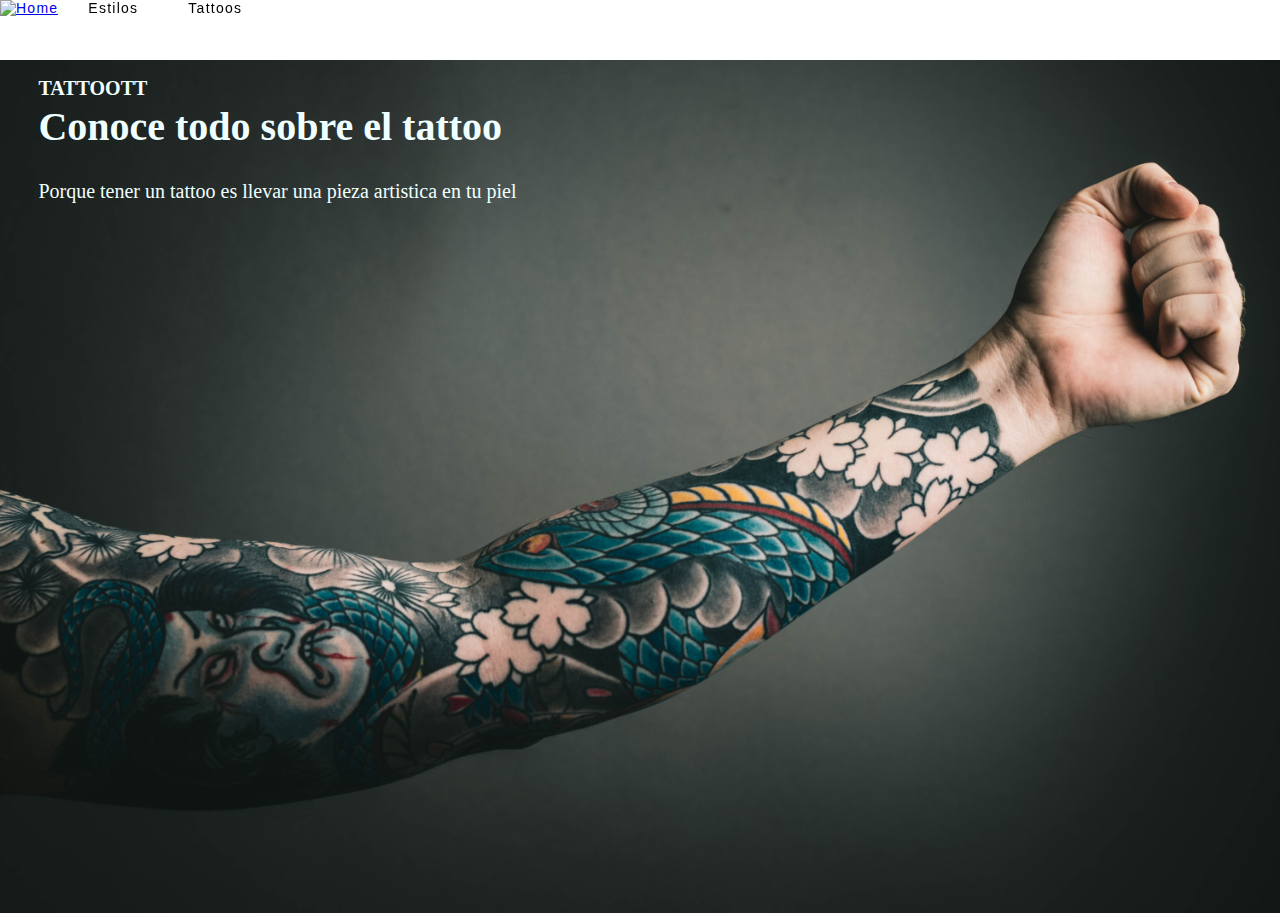
==== index.html @ ed0966af "Primer commit del trabajo" ====
<!DOCTYPE html>
<html lang="es">
<head>
    <meta charset="UTF-8">
    <meta http-equiv="X-UA-Compatible" content="IE=edge">
    <meta name="viewport" content="width=device-width, user-scalable=no,  initial-scale=1.0, max-scale=1.0, min-scale=1.0">
    <link rel="stylesheet" href="index.css">
    <script src="https://kit.fontawesome.com/7a085cca4b.js" crossorigin="anonymous"></script>
    <title>TattooTT</title>
</head>
<body>
    
 <!-- -------BARRA DE NAV--------- -->
    <header>

        <div class="barraNav">
            <nav class="navegacion">
                <ul class="lista">
                    <li>
                        <a class="home" href="index.html"><img src="imagenes/Home2.png" alt="Home"></a>
                    </li>
                    <li>
                        <a class="btn estilos" href="estilos.html">Estilos
                        </a>
                    </li>
                    <li>
                        <a class="btn tattoos" href="tattoos.html">Tattoos</a>
                    </li>
                </ul>
            
<!-- 
                <div class="iconoLupa" id="ctn-icon-search">
                    <i class="fa-solid fa-magnifying-glass" id="icon-search"></i>
                </div> -->
                <!-- agrego id para llamarlos por js -->
            </nav>
        </div>

    </header>

    <!-- <div class="ctn-barraBuscar" id="ctn-bars-search">
        <input type="text" id="inputSearch" placeholder="Buscar">
    </div>

    <ul class="box-search" id="boxSearch">
        <li>
            <a href="#"><i class="fa-solid fa-magnifying-glass"></i>Estilos</a>
        </li>
        <li>
            <a href="#"><i class="fa-solid fa-magnifying-glass"></i>Tradicional</a>
        </li>
        <li>
            <a href="#"><i class="fa-solid fa-magnifying-glass"></i>Blackwork</a>
        </li>
        <li>
            <a href="#"><i class="fa-solid fa-magnifying-glass"></i>Ornamental</a>
        </li>
    </ul> -->


<!-- -------imagen portada--------- -->

    <div class="portada">
        <section class="contenedor">
            <img src="Imagenes/tatuaje-2.jpg" alt="Cuerpo con tatuajes" width="100%">
            <h2>
                TATTOOTT
            </h2>
            <h1>
                Conoce todo sobre el tattoo
            </h1>
            <p>
                Porque tener un tattoo es llevar una pieza artistica en tu piel
            </p>
    </section>  
    </div>

    <script src="script.js"></script>
</body>
</html>
---- index.css ----
* {
    margin: 0;
    padding: 0;
}

body {
    /* background-color: antiquewhite; */
    box-sizing: border-box;
    width: 100%;
}

/* -------Navegacion--------- */

header {
    position: fixed;
    top: 0;
    left: 0;
    width: 100%;
    height: 50px;
    z-index: 2;
    background: white;
    /* background-color: brown; */
}

.barraNav {
    /* background-color: brown; */
    display: flex;
    justify-content: space-between;
    max-width: 1280px;
    margin: 0px;
    position: relative;
}

.navegacion {
    /* background-color: aquamarine; */
    display: flex;
    /* justify-content: space-between; */
    align-items: center;
    height: 100%;

}

.lista {
    /* background-color: chartreuse; */
    display: flex;
    justify-content: flex-start;
    list-style-type: none;
    align-items: center;
    margin: 0px;
    height: 100%;
}

.lista li {
    display: list-item;
    font-family:Arial, Helvetica, sans-serif;
    font-size: 14px;
    font-weight: medium;
    letter-spacing: 1.25px;
    white-space: normal;
}

.btn {
    position: relative;
    text-decoration: none;
    cursor: pointer;
    padding: 15px 25px;
    color: black;
}

.btn::after {
    content: "";
    position:absolute;
    width: 100%;
    height: 2px;
    left: 0;
    bottom: 0;
    background-color: black;
}

.estilos::after {
    transform:scale(0, 1);
    transition: transform 0.3s ease;
}

.estilos:hover::after {
    transform: scale(1, 1);
}

.tattoos::after {
    transform:scale(0, 1);
    transition: transform 0.3s ease;
}

.tattoos:hover::after {
    transform: scale(1, 1);
}

.home {
    /* background-color: blue; */
   margin-right: 5px;
}

.lista a.focus {
    border: 2px solid var(--grisOscuro);
}

/* -------Buscador--------- */

.iconoLupa {
    /* background-color: red; */
    display: flex;
    position: absolute;
    width: 20px;
    height: 100%;
    justify-content: center;
    align-items:center;
    margin:100%;

}

.iconoLupa i{
    font-size: 15px;
    color: darkslategrey;
    cursor: pointer;
    padding: 15px 25px;
}

.ctn-barraBuscar {
    position: fixed;
    /* position fixed para q quede fija */
    top: 80px;
    width: 100%;
    background: white;
    padding: 20px;
    z-index: 10;
    /* el z index hace q el buscador este por encima de todo */
}

.ctn-barraBuscar input {
    /* display: block; */
    width: 1280px;
    margin: 0px;
    padding: 10px;
    font-size: 18px;
    outline: 0; 
    /* el outline es para q no se marque con un recuadro negro la barra buscadora cunado aprieto para escribir */
}

.box-search {
    position: fixed;
    margin: 0px;
    top: 165px;
    width: 1280px;
    background: white;
    z-index: 9;
    list-style-type: none;
}

.box-search li a{
    display: block;
    /* hago display block para que cada a se vea como un bloque, cada una con su margen */
    width: 1280px;
    color: darkslategray;
    padding: 10px;
    text-decoration: none;

}

.box-search li a i{
    margin-right: 10px;
}

.box-search li a:hover{
    background-color: whitesmoke;
}

/* -------Imagen Protada--------- */

.contenedor {
    width: 100%;
    height: fit-content;
    position: relative;
    overflow: hidden;
    top: 60px;
}

.contenedor img {
    width: 100%;
    height: 100%;
}

.contenedor h2 {
    font-size: 20px;
    position: absolute;
    top: 2%;
    left: 3%;
    color: azure;

}

.contenedor h1 {
    font-size: 40px;
    position: absolute;
    top: 5%;
    left: 3%;
    color: azure;
}

.contenedor p {
    font-size: 20px;
    position: absolute;
    top: 14%;
    left: 3%;
    color: azure;
}

/* -------Sector media queries--------- */

@media (max-width:1080){
    .imagen {
        grid-template-columns: 1fr;
        grid-gap: 40px;
    }

}
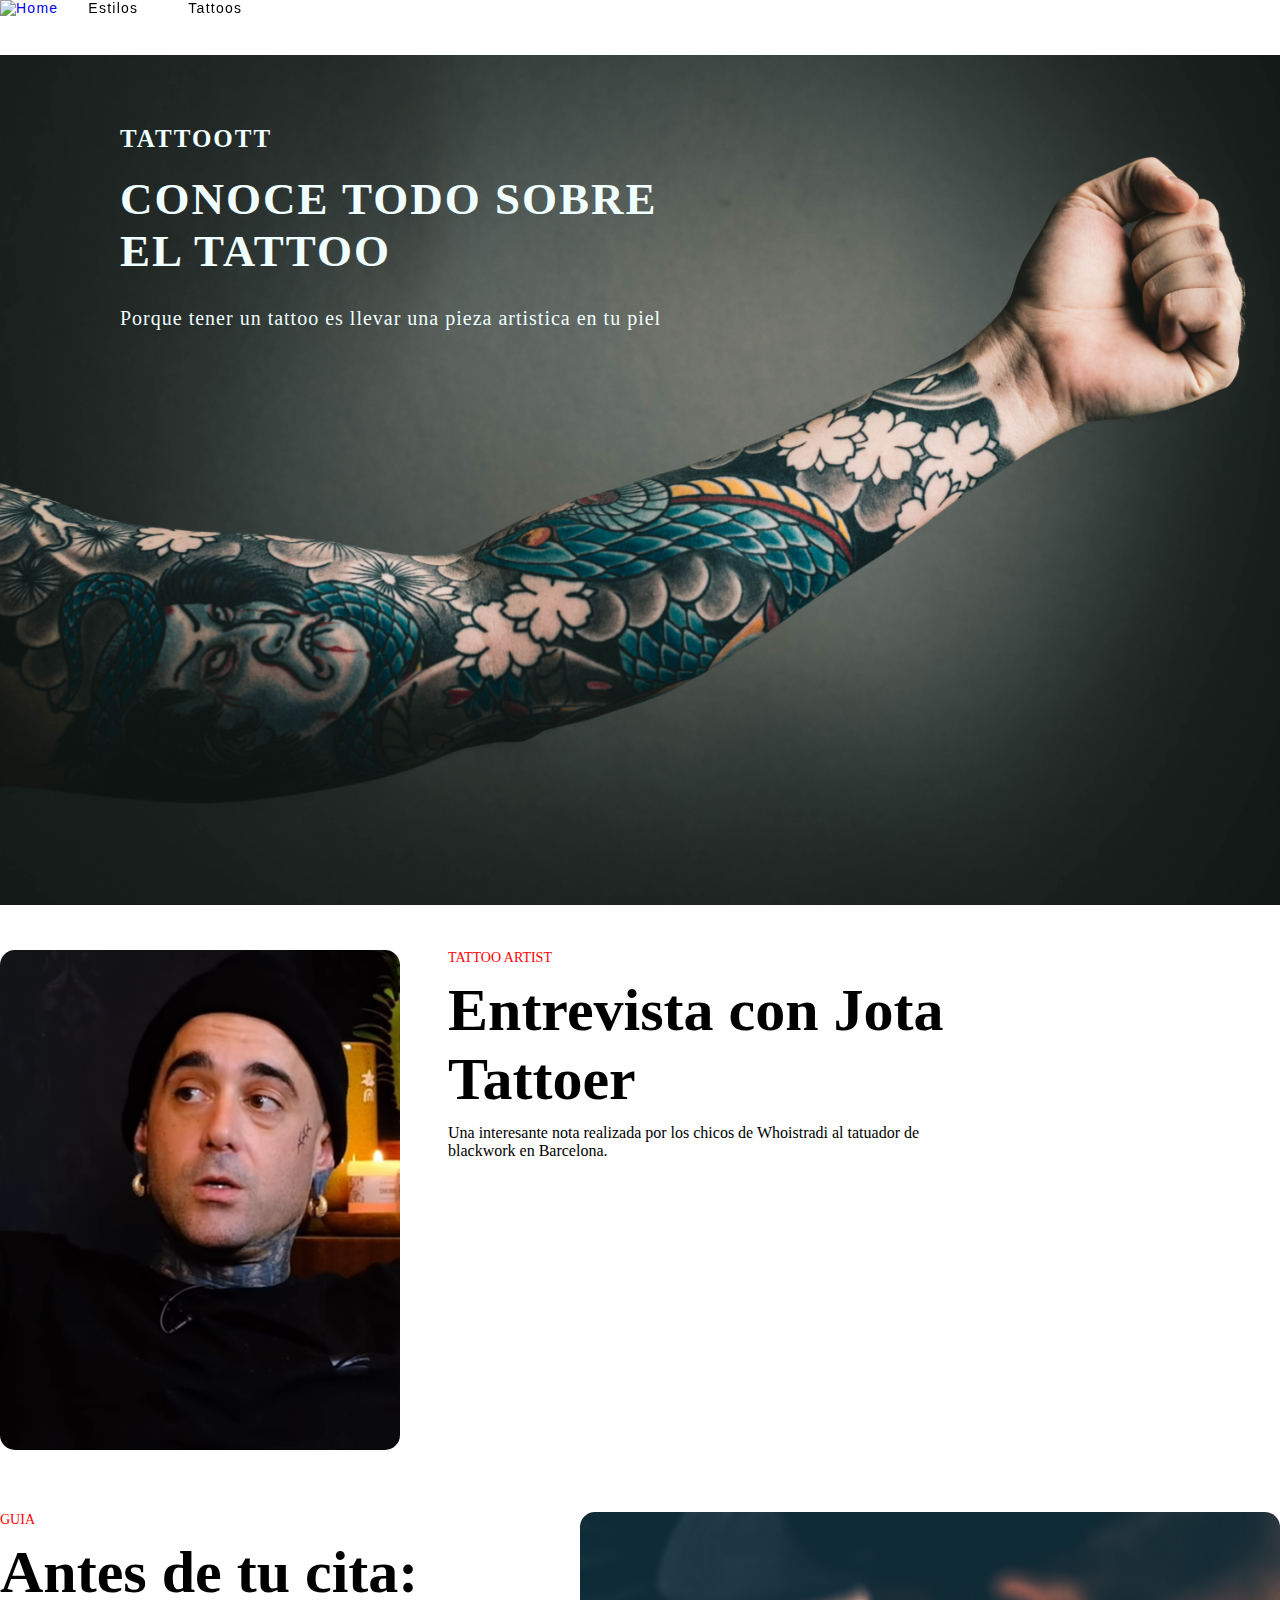
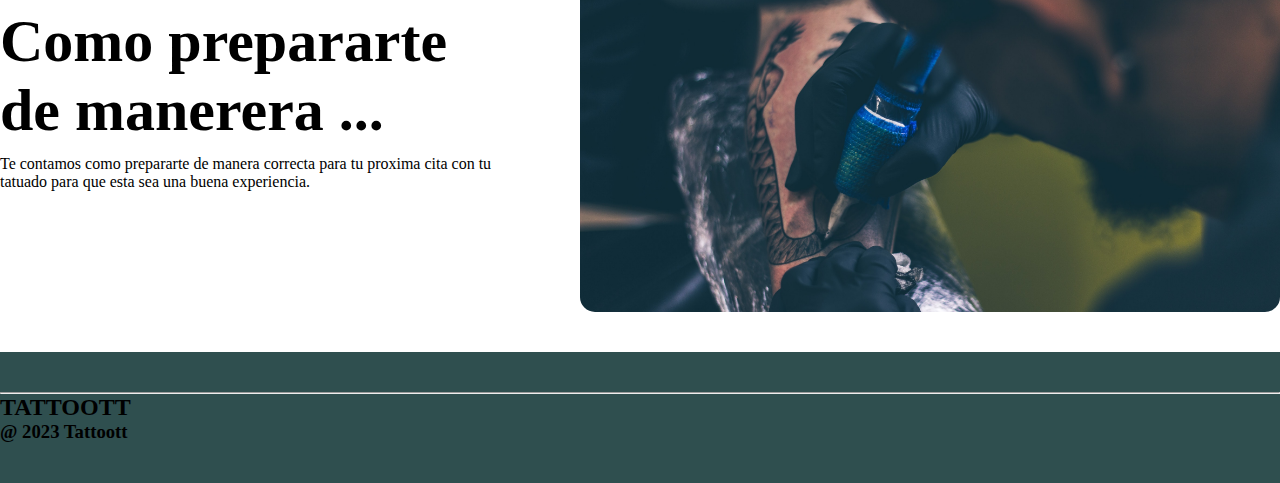
==== commit 28dad0c1: "cuerpo y pie de pagina" ====
--- a/index.html
+++ b/index.html
@@ -11,69 +11,137 @@
 <body>
     
  <!-- -------BARRA DE NAV--------- -->
-    <header>
+        <header>
 
-        <div class="barraNav">
-            <nav class="navegacion">
-                <ul class="lista">
-                    <li>
-                        <a class="home" href="index.html"><img src="imagenes/Home2.png" alt="Home"></a>
-                    </li>
-                    <li>
-                        <a class="btn estilos" href="estilos.html">Estilos
-                        </a>
-                    </li>
-                    <li>
-                        <a class="btn tattoos" href="tattoos.html">Tattoos</a>
-                    </li>
-                </ul>
-            
-<!-- 
-                <div class="iconoLupa" id="ctn-icon-search">
-                    <i class="fa-solid fa-magnifying-glass" id="icon-search"></i>
-                </div> -->
-                <!-- agrego id para llamarlos por js -->
-            </nav>
+            <div class="barraNav">
+                <nav class="navegacion">
+                    <ul class="lista">
+                        <li>
+                            <a class="home" href="index.html"><img src="imagenes/Home2.png" alt="Home"></a>
+                        </li>
+                        <li>
+                            <a class="btn estilos" href="estilos.html">Estilos
+                            </a>
+                        </li>
+                        <li>
+                            <a class="btn tattoos" href="tattoos.html">Tattoos</a>
+                        </li>
+                    </ul>
+                
+                    <!-- 
+                    <div class="iconoLupa" id="ctn-icon-search">
+                        <i class="fa-solid fa-magnifying-glass" id="icon-search"></i>
+                    </div> -->
+                    <!-- agrego id para llamarlos por js -->
+                </nav>
+            </div>
+
+            <div id="icon-menu">
+                <i class="fa-solid fa-bars"></i>
+
+            </div>
+
+        </header>
+
+        <!-- <div class="ctn-barraBuscar" id="ctn-bars-search">
+            <input type="text" id="inputSearch" placeholder="Buscar">
         </div>
 
-    </header>
-
-    <!-- <div class="ctn-barraBuscar" id="ctn-bars-search">
-        <input type="text" id="inputSearch" placeholder="Buscar">
-    </div>
-
-    <ul class="box-search" id="boxSearch">
-        <li>
-            <a href="#"><i class="fa-solid fa-magnifying-glass"></i>Estilos</a>
-        </li>
-        <li>
-            <a href="#"><i class="fa-solid fa-magnifying-glass"></i>Tradicional</a>
-        </li>
-        <li>
-            <a href="#"><i class="fa-solid fa-magnifying-glass"></i>Blackwork</a>
-        </li>
-        <li>
-            <a href="#"><i class="fa-solid fa-magnifying-glass"></i>Ornamental</a>
-        </li>
-    </ul> -->
+        <ul class="box-search" id="boxSearch">
+            <li>
+                <a href="#"><i class="fa-solid fa-magnifying-glass"></i>Estilos</a>
+            </li>
+            <li>
+                <a href="#"><i class="fa-solid fa-magnifying-glass"></i>Tradicional</a>
+            </li>
+            <li>
+                <a href="#"><i class="fa-solid fa-magnifying-glass"></i>Blackwork</a>
+            </li>
+            <li>
+                <a href="#"><i class="fa-solid fa-magnifying-glass"></i>Ornamental</a>
+            </li>
+        </ul> -->
 
 
-<!-- -------imagen portada--------- -->
+    <!-- -------imagen portada--------- -->
 
-    <div class="portada">
-        <section class="contenedor">
-            <img src="Imagenes/tatuaje-2.jpg" alt="Cuerpo con tatuajes" width="100%">
-            <h2>
-                TATTOOTT
-            </h2>
-            <h1>
-                Conoce todo sobre el tattoo
-            </h1>
-            <p>
-                Porque tener un tattoo es llevar una pieza artistica en tu piel
-            </p>
-    </section>  
-    </div>
+        <div class="portada">
+                <img class="imgPortada" src="Imagenes/tatuaje-2.jpg" alt="Cuerpo con tatuajes" width="100%">
+                <div class="contenedorInfo">
+                    <h2>
+                        TATTOOTT
+                    </h2>
+                    <h1>
+                        CONOCE TODO SOBRE EL TATTOO
+                    </h1>
+                    <p>
+                        Porque tener un tattoo es llevar una pieza artistica en tu piel
+                    </p>
+                </div>
+        </div>
+
+        <!-- -------cuerpo--------- -->  
+
+        <div class="Container-cuerpo">  
+            <div class="card1">
+                <div class="nota1">
+                    <a class="imgNota" href="card1.html"></a>
+                    <a class="notaContenido" href="card1.html">
+                        <h3 class="clase">TATTOO ARTIST</h3>
+                        <h1 class="titEntrevista">Entrevista con Jota Tattoer</h1>
+                        <p class="parEntrevista">Una interesante nota realizada por los chicos de Whoistradi al tatuador de blackwork en Barcelona.
+                        </p>
+                    </a>
+                </div>
+            </div>
+
+            <hr class="entreNota">
+
+            <div class="card2">
+                <div class="nota2">
+                    <a class="imgNota2" href="#"></a>
+                    <a class="notaContenido2" href="#">
+                        <h3 class="clase2">GUIA</h3>
+                        <h1 class="titEntrevista2">Antes de tu cita: Como prepararte de manerera ...</h1>
+                        <p class="parEntrevista2">Te contamos como prepararte de manera correcta para tu proxima cita con tu tatuado para que esta sea una buena experiencia.
+                        </p>
+                    </a>
+            </div>
+        </div>
+
+         <!-- -------pie de pagina--------- --> 
+
+        <div class="container-footer">
+            <hr>
+            <footer>
+                <div class="logo-footer">
+                    <h2>TATTOOTT</h2>
+                </div>
+
+                <div class="año">
+                    <h3>
+                        @ 2023 Tattoott 
+                    </h3>
+                </div>
+
+                <div class="redes">
+                    <a href="#"><i class="fa-brands fa-instagram"></i></a>
+                    <a href="#"><i class="fa-brands fa-pinterest"></i></a>
+                    <a href="#"><i class="fa-brands fa-youtube"></i></a>
+
+                </div>
+
+
+            </footer>
+
+         </div>
+        
+        
+
+
+    
+
+
 
     <script src="script.js"></script>
 </body>
--- a/index.css
+++ b/index.css
@@ -1,11 +1,12 @@
 * {
     margin: 0;
     padding: 0;
+    box-sizing: border-box;
+    text-decoration: none;
 }
 
 body {
     /* background-color: antiquewhite; */
-    box-sizing: border-box;
     width: 100%;
 }
 
@@ -27,8 +28,9 @@
     display: flex;
     justify-content: space-between;
     max-width: 1280px;
-    margin: 0px;
+    margin: auto;
     position: relative;
+    align-items: center;
 }
 
 .navegacion {
@@ -61,7 +63,6 @@
 
 .btn {
     position: relative;
-    text-decoration: none;
     cursor: pointer;
     padding: 15px 25px;
     color: black;
@@ -162,7 +163,6 @@
     width: 1280px;
     color: darkslategray;
     padding: 10px;
-    text-decoration: none;
 
 }
 
@@ -176,50 +176,202 @@
 
 /* -------Imagen Protada--------- */
 
-.contenedor {
-    width: 100%;
-    height: fit-content;
+.portada {
+    width: 100%;
+    height: 850px;
+    top: 55px;
+    position:relative;
+}
+
+.imgPortada {
+    background-color: antiquewhite;
+    width: 100%;
+    height: 100%;
+    position: absolute;
+}
+
+.contenedorInfo {
+    /* background-color: red; */
+    position: absolute;
+    width: 600px;
+    height: 500px;
+    top: 70px;
+    /* margin: auto; */
+    /* no me funciona el margin auto */
+    margin-left: 120px;
+}
+
+.contenedorInfo h2 {
+    font-size: 25px;
+    color: azure;
+    margin-bottom: 20px;
+    letter-spacing: 2px;
+
+}
+
+.contenedorInfo h1 {
+    font-size: 45px;
+    margin-bottom: 30px;
+    letter-spacing: 2px;
+    color: azure;
+}
+
+.contenedorInfo p {
+    font-size: 20px;
+    color: azure;
+    letter-spacing: 1px;
+}
+
+/* -------cuerpo--------- */
+
+.card1 {
+    /* background-color: red; */
+    width: 1280px;
+    top: 100px;
+
+    display: flex;
     position: relative;
-    overflow: hidden;
-    top: 60px;
-}
-
-.contenedor img {
-    width: 100%;
-    height: 100%;
-}
-
-.contenedor h2 {
+    justify-content: center;
+    align-items: center;
+    margin: auto;
+
+}
+
+.imgNota {
+    background-color: antiquewhite;
+    background-image: url(./Imagenes/jota.png);
+    height: 500px;
+    width: 400px;
+    background-position: center;
+    border-radius: 15px;
+    display: flex;
+    position: absolute;
+    left: 0%;
+    cursor: pointer;
+}
+
+.notaContenido {
+    /* background-color: aquamarine; */
+    position: absolute;
+    left: 35%;
+    top: 0%;
+    width: 500px;
+    height: 225px;
+    cursor: pointer;
+}
+
+.clase {
+    color: red;
+    font-size: 14px;
+    letter-spacing: 1.25;
+    font-weight: lighter;
+    margin-bottom: 10px;
+}
+
+.titEntrevista {
+    color: black;
+    font-size: 60px;
+    margin-bottom: 10px;
+}
+
+.parEntrevista {
+    color: black
+}
+
+.card2 {
+    background-color: red;
+    width: 1280px;
+    top: 660px;
+
+    display: flex;
+    position: relative;
+    justify-content: center;
+    align-items: center;
+    margin: auto;
+}
+
+.imgNota2 {
+    background-color: antiquewhite;
+    background-image: url(./Imagenes/guia.jpg);
+    height: 400px;
+    width: 700px;
+    background-position: center;
+    background-size: cover;
+    border-radius: 15px;
+    display: flex;
+    position: absolute;
+    right: 0%;
+    cursor: pointer;
+}
+
+.notaContenido2 {
+    /* background-color: aquamarine; */
+    position: absolute;
+    left: 0%;
+    top: 0%;
+    width: 500px;
+    height: 225px;
+    cursor: pointer;
+}
+
+.clase2 {
+    color: red;
+    font-size: 14px;
+    letter-spacing: 1.25;
+    font-weight: lighter;
+    margin-bottom: 10px;
+    right: 0%;
+}
+
+.titEntrevista2 {
+    color: black;
+    font-size: 60px;
+    margin-bottom: 10px;
+}
+
+.parEntrevista2 {
+    color: black
+}
+
+.entreNota {
+    color: gray;
+    S
+}
+
+
+/* -------pie de pagina--------- */
+
+.container-footer {
+    width: 100%;
+    padding: 40px 0;
+    background: darkslategray;
+    margin-top: 1100px;
+}
+
+
+
+
+
+/* -------responsive--------- */
+S
+#icon-menu {
+    /* background-color: red; */
+    width: 50px;
+    height: 50px;
+    position: absolute;
+    right: 20px;
+    top: 5px;
     font-size: 20px;
-    position: absolute;
-    top: 2%;
-    left: 3%;
-    color: azure;
-
-}
-
-.contenedor h1 {
-    font-size: 40px;
-    position: absolute;
-    top: 5%;
-    left: 3%;
-    color: azure;
-}
-
-.contenedor p {
-    font-size: 20px;
-    position: absolute;
-    top: 14%;
-    left: 3%;
-    color: azure;
-}
-
-/* -------Sector media queries--------- */
-
-@media (max-width:1080){
-    .imagen {
-        grid-template-columns: 1fr;
-        grid-gap: 40px;
-    }
-
-}
+    cursor: pointer;
+    /* display: flex; */
+    justify-content: center;
+    align-items: center;
+    border-radius: 4px;
+    display: none;
+    
+}
+
+#icon-menu:hover {
+    background-color: whitesmoke;
+    border: 1px solid black;
+}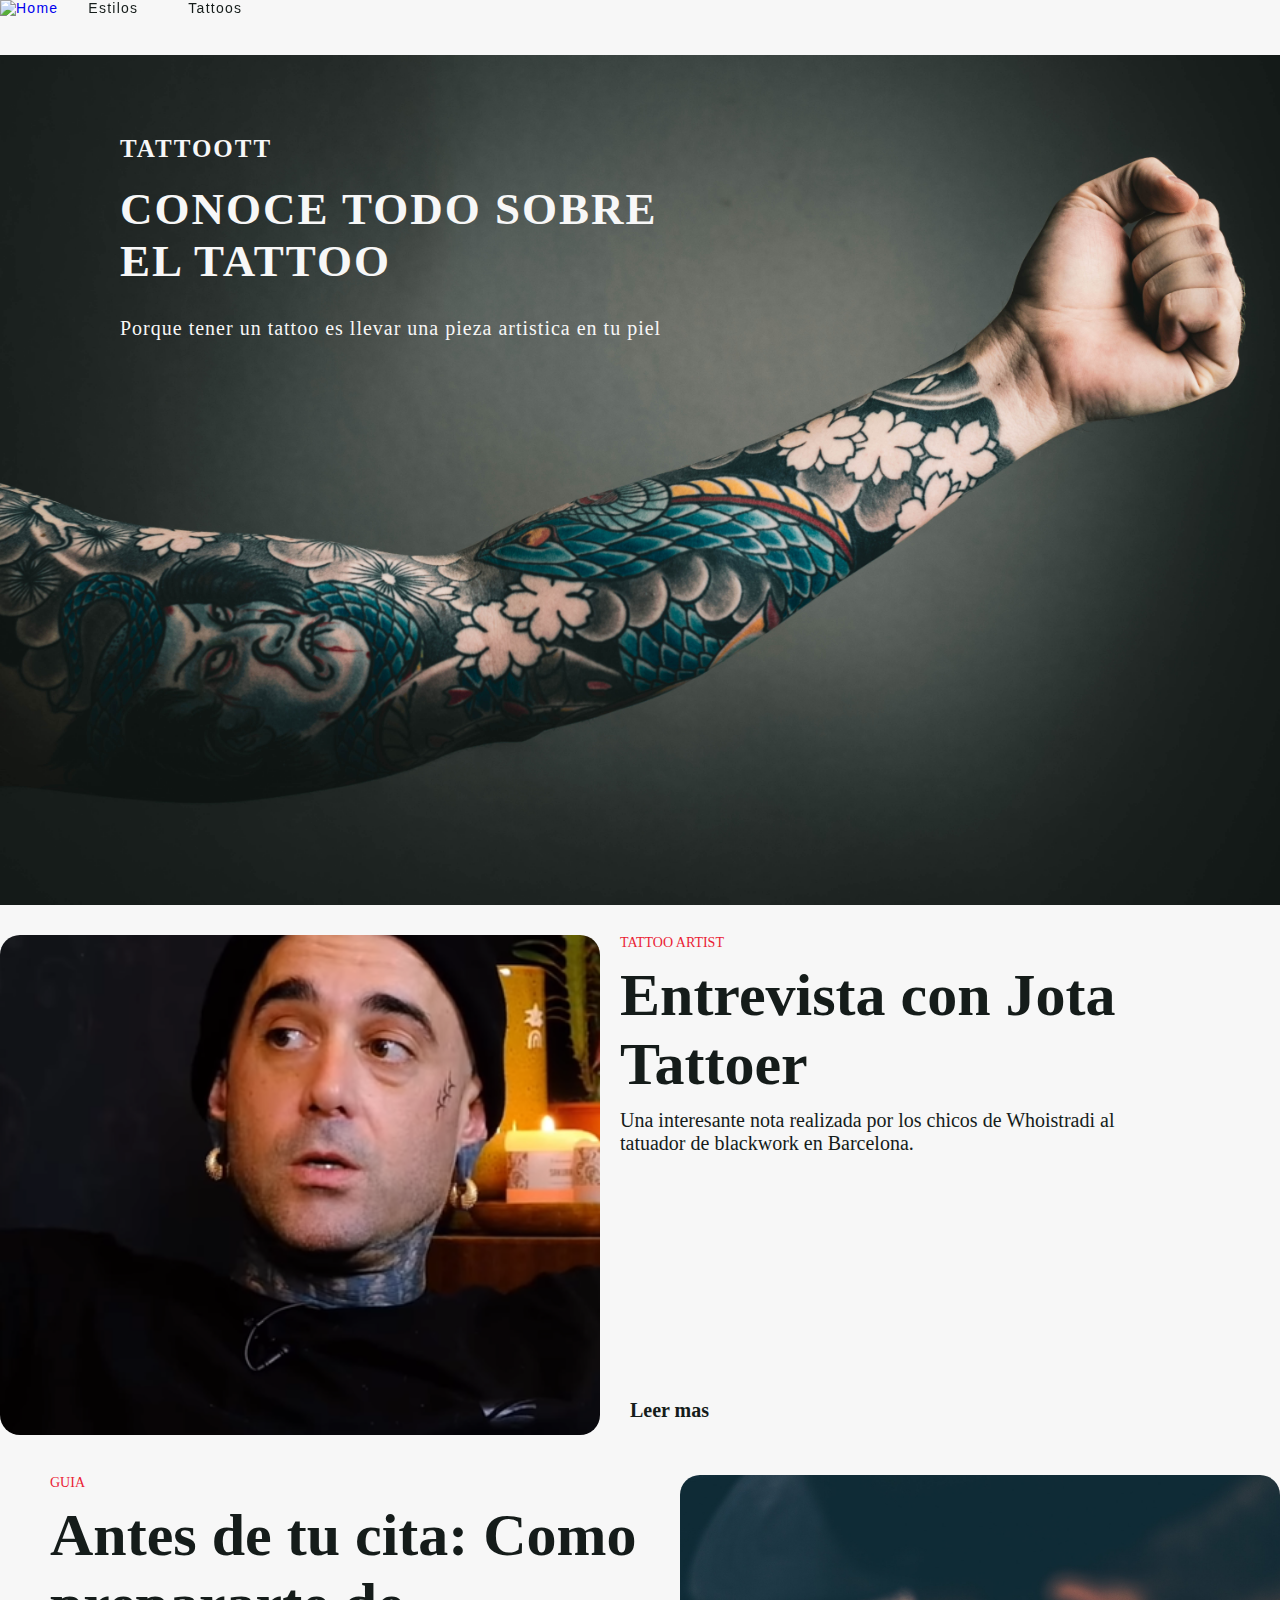
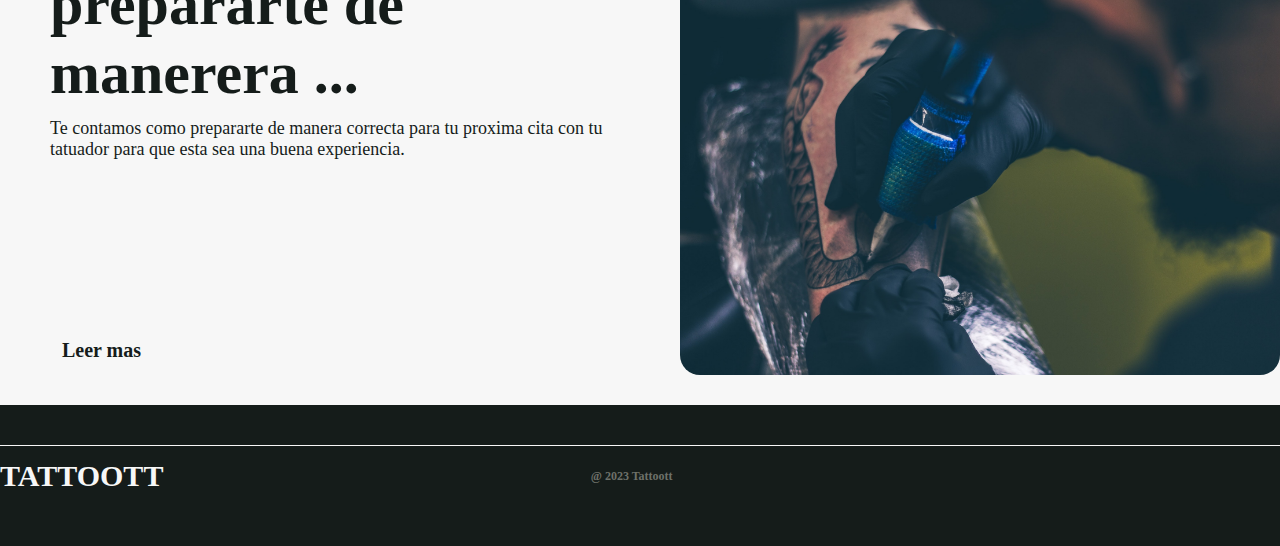
==== commit 1872f21f: "responsive design" ====
--- a/index.html
+++ b/index.html
@@ -11,37 +11,40 @@
 <body>
     
  <!-- -------BARRA DE NAV--------- -->
-        <header>
-
-            <div class="barraNav">
-                <nav class="navegacion">
-                    <ul class="lista">
-                        <li>
-                            <a class="home" href="index.html"><img src="imagenes/Home2.png" alt="Home"></a>
-                        </li>
-                        <li>
-                            <a class="btn estilos" href="estilos.html">Estilos
-                            </a>
-                        </li>
-                        <li>
-                            <a class="btn tattoos" href="tattoos.html">Tattoos</a>
-                        </li>
-                    </ul>
-                
-                    <!-- 
-                    <div class="iconoLupa" id="ctn-icon-search">
-                        <i class="fa-solid fa-magnifying-glass" id="icon-search"></i>
-                    </div> -->
-                    <!-- agrego id para llamarlos por js -->
-                </nav>
-            </div>
-
-            <div id="icon-menu">
-                <i class="fa-solid fa-bars"></i>
-
-            </div>
-
-        </header>
+       
+        <div class="header-contenido">
+            <header>
+
+                <div class="barraNav">
+                    <nav class="navegacion">
+                        <ul class="lista">
+                            <li>
+                                <a class="home" href="index.html"><img src="imagenes/Home2.png" alt="Home"></a>
+                            </li>
+                            <li>
+                                <a class="btn estilos" href="estilos.html">Estilos
+                                </a>
+                            </li>
+                            <li>
+                                <a class="btn tattoos" href="tattoos.html">Tattoos</a>
+                            </li>
+                        </ul>
+                    
+                        <!-- 
+                        <div class="iconoLupa" id="ctn-icon-search">
+                            <i class="fa-solid fa-magnifying-glass" id="icon-search"></i>
+                        </div> -->
+                        <!-- agrego id para llamarlos por js -->
+                    </nav>
+                </div>
+
+                <div id="icon-menu">
+                    <i class="fa-solid fa-bars"></i>
+
+                </div>
+
+            </header>
+        </div>
 
         <!-- <div class="ctn-barraBuscar" id="ctn-bars-search">
             <input type="text" id="inputSearch" placeholder="Buscar">
@@ -82,10 +85,62 @@
 
         <!-- -------cuerpo--------- -->  
 
-        <div class="Container-cuerpo">  
+        <div class="container-cuerpo"> 
+
             <div class="card1">
+
+                <div class="img-card1">
+                    <a href="card1.html">
+                        <img class="img-card1" src="./Imagenes/jota.png" alt="Jota Tattooer">
+                    </a>
+                </div>
+                <div class="cont-card1">
+                    <a href="card1.html">
+                        <h3 class="antetitulo-card1">TATTOO ARTIST</h3>
+                        <h1 class="tit-card1">Entrevista con Jota Tattoer</h1>
+                        <p class="parr-card1">Una interesante nota realizada por los chicos de Whoistradi al tatuador de blackwork en Barcelona.
+                        </p>
+                    </a>
+                </div>
+                <div class="logo-leerMas1">
+                    <a href="card1.html">
+                        <i class="fa-solid fa-circle-plus"></i>
+                        <h2>Leer mas</h2>
+                    </a>  
+                </div>
+
+            </div>
+
+            <div class="card2">
+
+                <div class="logo-leerMas2">
+                    <a href="#">
+                        <i class="fa-solid fa-circle-plus"></i>
+                        <h2>Leer mas</h2>
+                    </a>                   
+                </div>
+                <div class="cont-card2">
+                    <a href="#">
+                        <h3 class="antetitulo-card2">GUIA</h3>
+                        <h1 class="tit-card2">Antes de tu cita: Como prepararte de manerera ...</h1>
+                        <p class="parr-card2">Te contamos como prepararte de manera correcta para tu proxima cita con tu tatuador para que esta sea una buena experiencia.
+                        </p>
+                    </a>
+                </div>
+                <div class="img-card2">
+                    <a href="#">
+                        <img class="img-card1" src="./Imagenes/guia.jpg" alt="cliente siedo tatuado" width="900px">
+                    </a>
+                </div>
+
+            </div>
+
+        </div> 
+
+           <!-- <div class="card1">
                 <div class="nota1">
-                    <a class="imgNota" href="card1.html"></a>
+                    <a class="imgNota" href="card1.html">
+                    </a>
                     <a class="notaContenido" href="card1.html">
                         <h3 class="clase">TATTOO ARTIST</h3>
                         <h1 class="titEntrevista">Entrevista con Jota Tattoer</h1>
@@ -93,6 +148,7 @@
                         </p>
                     </a>
                 </div>
+                
             </div>
 
             <hr class="entreNota">
@@ -106,8 +162,9 @@
                         <p class="parEntrevista2">Te contamos como prepararte de manera correcta para tu proxima cita con tu tatuado para que esta sea una buena experiencia.
                         </p>
                     </a>
-            </div>
-        </div>
+                </div>
+            </div> -->
+         
 
          <!-- -------pie de pagina--------- --> 
 
@@ -124,16 +181,15 @@
                     </h3>
                 </div>
 
-                <div class="redes">
-                    <a href="#"><i class="fa-brands fa-instagram"></i></a>
-                    <a href="#"><i class="fa-brands fa-pinterest"></i></a>
-                    <a href="#"><i class="fa-brands fa-youtube"></i></a>
-
-                </div>
-
+                <div class="redes-footer">
+                    <a class="icono-redes-footer" href="#"><i class="fa-brands fa-instagram"></i></a>
+                    <a class="icono-redes-footer" href="#"><i class="fa-brands fa-pinterest"></i></a>
+                    <a class="icono-redes-footer" href="#"><i class="fa-brands fa-youtube"></i></a>
+
+                </div>
 
             </footer>
-
+            
          </div>
         
         
--- a/index.css
+++ b/index.css
@@ -5,21 +5,29 @@
     text-decoration: none;
 }
 
+:root {
+    --negro: #151C1A;
+    --colorado: #EA2134;
+    --blanco: #F7F7F7;
+    --gris: #6D7069;
+
+}
+
 body {
-    /* background-color: antiquewhite; */
+    background-color: var(--blanco);
     width: 100%;
 }
 
 /* -------Navegacion--------- */
 
-header {
+.header-contenido {
     position: fixed;
     top: 0;
     left: 0;
     width: 100%;
     height: 50px;
     z-index: 2;
-    background: white;
+    background: var(--blanco);
     /* background-color: brown; */
 }
 
@@ -65,7 +73,7 @@
     position: relative;
     cursor: pointer;
     padding: 15px 25px;
-    color: black;
+    color: var(--negro);
 }
 
 .btn::after {
@@ -75,7 +83,7 @@
     height: 2px;
     left: 0;
     bottom: 0;
-    background-color: black;
+    background-color: var(--negro);
 }
 
 .estilos::after {
@@ -102,7 +110,7 @@
 }
 
 .lista a.focus {
-    border: 2px solid var(--grisOscuro);
+    border: 2px solid var(--negro);
 }
 
 /* -------Buscador--------- */
@@ -121,7 +129,7 @@
 
 .iconoLupa i{
     font-size: 15px;
-    color: darkslategrey;
+    color: var(--negro);
     cursor: pointer;
     padding: 15px 25px;
 }
@@ -181,10 +189,11 @@
     height: 850px;
     top: 55px;
     position:relative;
+    background-color: var(--negro);
 }
 
 .imgPortada {
-    background-color: antiquewhite;
+    background-color: var(--gris);
     width: 100%;
     height: 100%;
     position: absolute;
@@ -195,7 +204,7 @@
     position: absolute;
     width: 600px;
     height: 500px;
-    top: 70px;
+    top: 80px;
     /* margin: auto; */
     /* no me funciona el margin auto */
     margin-left: 120px;
@@ -203,7 +212,7 @@
 
 .contenedorInfo h2 {
     font-size: 25px;
-    color: azure;
+    color: var(--blanco);
     margin-bottom: 20px;
     letter-spacing: 2px;
 
@@ -213,32 +222,192 @@
     font-size: 45px;
     margin-bottom: 30px;
     letter-spacing: 2px;
-    color: azure;
+    color: var(--blanco);
 }
 
 .contenedorInfo p {
     font-size: 20px;
-    color: azure;
+    color: var(--blanco);
     letter-spacing: 1px;
 }
 
 /* -------cuerpo--------- */
 
+.container-cuerpo {
+    /* background-color: red; */
+    width: 1280px;
+    margin: auto;
+    position: relative;
+    top: 85px;
+}
+
 .card1 {
-    /* background-color: red; */
-    width: 1280px;
-    top: 100px;
-
-    display: flex;
+    /* background-color: aquamarine; */
+    display: flex;
+    width: 100%;
+    height: 500px;
+}
+
+.img-card1 {
+    display: flex;
+    border-radius: 20px;
+    justify-content: flex-start;
+    height: 500px;
+    width: 600px;
+    object-fit: cover;
+    cursor: pointer;
+}
+
+.cont-card1 {
+    /* background-color: #F7F7F7; */
+    width: 500px;
+    height: 300px;
+    margin-left: 20px;
+    cursor: pointer;
+}
+
+.antetitulo-card1 {
+    color: var(--colorado);
+    font-size: 14px;
+    letter-spacing: 1.25;
+    font-weight: lighter;
+    margin-bottom: 10px;
+}
+
+.tit-card1 {
+    color: var(--negro);
+    font-size: 60px;
+    margin-bottom: 10px;
+}
+
+.parr-card1 {
+    color: var(--negro);
+    font-size: 20px;
+}
+
+.logo-leerMas1 {
+    /* background-color: bisque; */
+    position: absolute;
+    top: 450px;
+    margin-left: 620px;
+    cursor: pointer;
+}
+
+.logo-leerMas1 a {
+    /* background-color: #EA2134; */
+    display: flex;
+    align-items: center;
+    justify-content: center;
+    color: var(--negro);
+    height: 50px;
+}
+
+.logo-leerMas1 a i{
+    font-size: 30px;
+    margin-right: 10px;
+}
+
+.logo-leerMas1 a h2 {
+    font-size: 20px;
+}
+ 
+.card2 {
+    /* background-color: gold; */
     position: relative;
-    justify-content: center;
-    align-items: center;
+    display: flex;
+    width: 100%;
+    height: 500px;
+    margin-top: 40px;
+}
+
+.img-card2 {
+    display: flex;
+    justify-content: flex-end;
+    border-radius: 20px;
+    height: 500px;
+    width: 900px;
+    object-fit: cover;
+    cursor: pointer;  
+}
+
+.cont-card2 {
+    /* background-color: #F7F7F7; */
+    display: flex;
+    width: 880px;
+    height: 300px;
+    margin-left: 50px;
+    cursor: pointer;   
+}
+
+.antetitulo-card2 {
+    color: var(--colorado);
+    font-size: 14px;
+    letter-spacing: 1.25;
+    font-weight: lighter;
+    margin-bottom: 10px;
+}
+
+.tit-card2 {
+    color: var(--negro);
+    font-size: 60px;
+    margin-bottom: 10px;
+}
+
+.parr-card2 {
+    color: var(--negro);
+    font-size: 18px;
+}
+
+.logo-leerMas2 {
+    /* background-color: bisque; */
+    position: absolute;
+    top: 450px;
+    margin-left: 52px;
+    cursor: pointer;
+}
+
+.logo-leerMas2 a {
+    /* background-color: #EA2134; */
+    display: flex;
+    align-items: center;
+    justify-content: center;
+    color: var(--negro);
+    height: 50px;
+}
+
+.logo-leerMas2 a i {
+    font-size: 30px;
+    margin-right: 10px;
+}
+
+.logo-leerMas2 a h2 {
+    font-size: 20px;
+}
+
+
+
+/* .container-cuerpo {
+    background-color: red;
+    width: 1280px;
     margin: auto;
+    top: 5000px;
+}
+
+.card1 {
+    background-color: var(--colorado);
+    width: 1280px;
+    top: 120px;
+
+    display: flex;
+    position: relative;
+    justify-content: center;
+    align-items: center;
+    margin: auto;
 
 }
 
 .imgNota {
-    background-color: antiquewhite;
+    background-color: var(--gris);
     background-image: url(./Imagenes/jota.png);
     height: 500px;
     width: 400px;
@@ -252,16 +421,16 @@
 
 .notaContenido {
     /* background-color: aquamarine; */
-    position: absolute;
+    /* position: absolute;
     left: 35%;
-    top: 0%;
+    top: 100%;
     width: 500px;
     height: 225px;
     cursor: pointer;
 }
 
 .clase {
-    color: red;
+    color: var(--colorado);
     font-size: 14px;
     letter-spacing: 1.25;
     font-weight: lighter;
@@ -269,17 +438,27 @@
 }
 
 .titEntrevista {
-    color: black;
+    color: var(--negro);
     font-size: 60px;
     margin-bottom: 10px;
 }
 
 .parEntrevista {
-    color: black
+    color: var(--negro)
+}
+
+.entreNota{
+    width: 1280px;
+    height: 1px;
+    border: none;
+    background: var(--gris);
+    margin: auto;
+    margin-top: 10px;
+    margin-bottom: 10px;
 }
 
 .card2 {
-    background-color: red;
+    background-color: var(--colorado);
     width: 1280px;
     top: 660px;
 
@@ -291,7 +470,7 @@
 }
 
 .imgNota2 {
-    background-color: antiquewhite;
+    background-color: var(--gris);
     background-image: url(./Imagenes/guia.jpg);
     height: 400px;
     width: 700px;
@@ -304,9 +483,9 @@
     cursor: pointer;
 }
 
-.notaContenido2 {
+.notaContenido2 { */
     /* background-color: aquamarine; */
-    position: absolute;
+    /* position: absolute;
     left: 0%;
     top: 0%;
     width: 500px;
@@ -315,7 +494,7 @@
 }
 
 .clase2 {
-    color: red;
+    color: var(--colorado);
     font-size: 14px;
     letter-spacing: 1.25;
     font-weight: lighter;
@@ -324,19 +503,20 @@
 }
 
 .titEntrevista2 {
-    color: black;
+    color: var(--negro);
     font-size: 60px;
     margin-bottom: 10px;
 }
 
 .parEntrevista2 {
-    color: black
+    color: var(--negro);
 }
 
 .entreNota {
-    color: gray;
-    S
-}
+    color: var(--gris);
+    
+}  */
+
 
 
 /* -------pie de pagina--------- */
@@ -344,16 +524,64 @@
 .container-footer {
     width: 100%;
     padding: 40px 0;
-    background: darkslategray;
-    margin-top: 1100px;
-}
-
-
-
-
-
-/* -------responsive--------- */
-S
+    background: var(--negro);
+    margin-top: 115px;
+}   
+
+
+.container-footer footer {
+    max-width: 1280px;
+    margin: auto;
+    display: flex;
+    align-items: center;
+    justify-content: space-between;
+}
+
+.logo-footer {
+    text-align: start;
+    display: flex;
+    justify-content: center;
+    
+}
+
+.logo-footer h2 {
+    color: var(--blanco);
+    font-size: 30px;
+}
+
+.año h3 {
+    font-size: 12px;
+    color: var(--gris);
+}
+
+.redes-footer {
+    display: flex;
+    justify-content: center;
+}
+
+.icono-redes-footer {
+    font-size: 30px;
+    margin: 5px;
+    background: transparent;
+    width: 50px;
+    height: 50px;
+    color: var(--blanco);
+    display: flex;
+    justify-content: center;
+    align-items: center;
+    
+}
+
+.container-footer hr {
+    border: none;
+    width: 1280px;
+    height: 1px;
+    background: var(--blanco);
+    margin: auto;
+}
+
+/* -------responsive design --------- */
+
 #icon-menu {
     /* background-color: red; */
     width: 50px;
@@ -372,6 +600,150 @@
 }
 
 #icon-menu:hover {
-    background-color: whitesmoke;
-    border: 1px solid black;
-}+    background-color: var(--gris);
+    border-radius: 30px;
+}
+
+@media (max-width: 1220px) {
+    .barraNav,
+    .contenedorInfo,
+    .container-cuerpo,
+    .container-footer hr,
+    .container-footer footer {
+        max-width: 1000px;
+        padding: 0 20px;
+    }
+}
+
+@media (max-width: 1020px) {
+    .container-cuerpo
+     {
+        width: 100%;
+        margin: auto;
+    }
+}
+
+@media (max-width: 768px) {
+    .container-cuerpo
+     {
+        width: 768px;
+        height: 1900px;
+        flex-direction: column;
+        background-color: aqua;
+    }
+}
+
+@media (max-width: 768px) {
+    .card1
+     {
+        position:absolute;
+        left: 0%;
+        width: 768px;
+        height: 920px;
+        flex-direction: column;
+        background-color: gold;
+        
+    }
+}
+
+@media (max-width: 768px) {
+    .img-card1
+     {
+        position:absolute;
+        left: 2%;
+        width: 500px;
+        height: 600px;
+        flex-direction: column;
+        background-color: gold;
+        
+    }
+}
+
+@media (max-width: 768px) {
+    .cont-card1
+     {
+       background-color: #F7F7F7;
+        position: absolute;
+        width: 720px;
+        height: 250px;
+        left: 2px;
+        top: 610px;
+        cursor: pointer;
+            
+    }
+}
+
+@media (max-width: 768px) {
+    .logo-leerMas1
+     {
+         background-color: #EA2134;
+        /* position: absolute; */
+        top: 860px;
+        right: 78%;
+        cursor: pointer; 
+        width: 150px;
+        display: flex;
+        justify-content: space-between;
+        
+    }
+}
+
+@media (max-width: 768px) {
+    .logo-leerMas1 a i
+     {  
+        top: 860px;
+        font-size: 30px;
+        margin-right: 10px;
+        color: #151C1A;
+
+    }
+}
+
+
+
+@media (max-width: 768px) {
+    .card2
+     {
+        flex-direction: column;
+        width: 768px;
+        height: 920px;
+        margin-top: 950px;
+        background-color: #EA2134;
+        position: absolute;
+        left: 0%;
+    }
+}
+
+@media (max-width: 768px) {
+    .img-card2
+     {
+        position: absolute;
+        left:0px;
+        border-radius: 20px;
+        height: 500px;
+        width: 600px;
+        object-fit: cover;
+        cursor: pointer;  
+    }
+}
+
+@media (max-width: 768px) {
+    .cont-card2
+     {
+        position: absolute;
+        left:2px;
+        height: 250px;
+        width: 720px;
+        top: 600px;
+        cursor: pointer;  
+    }
+}
+
+
+
+
+
+
+
+
+
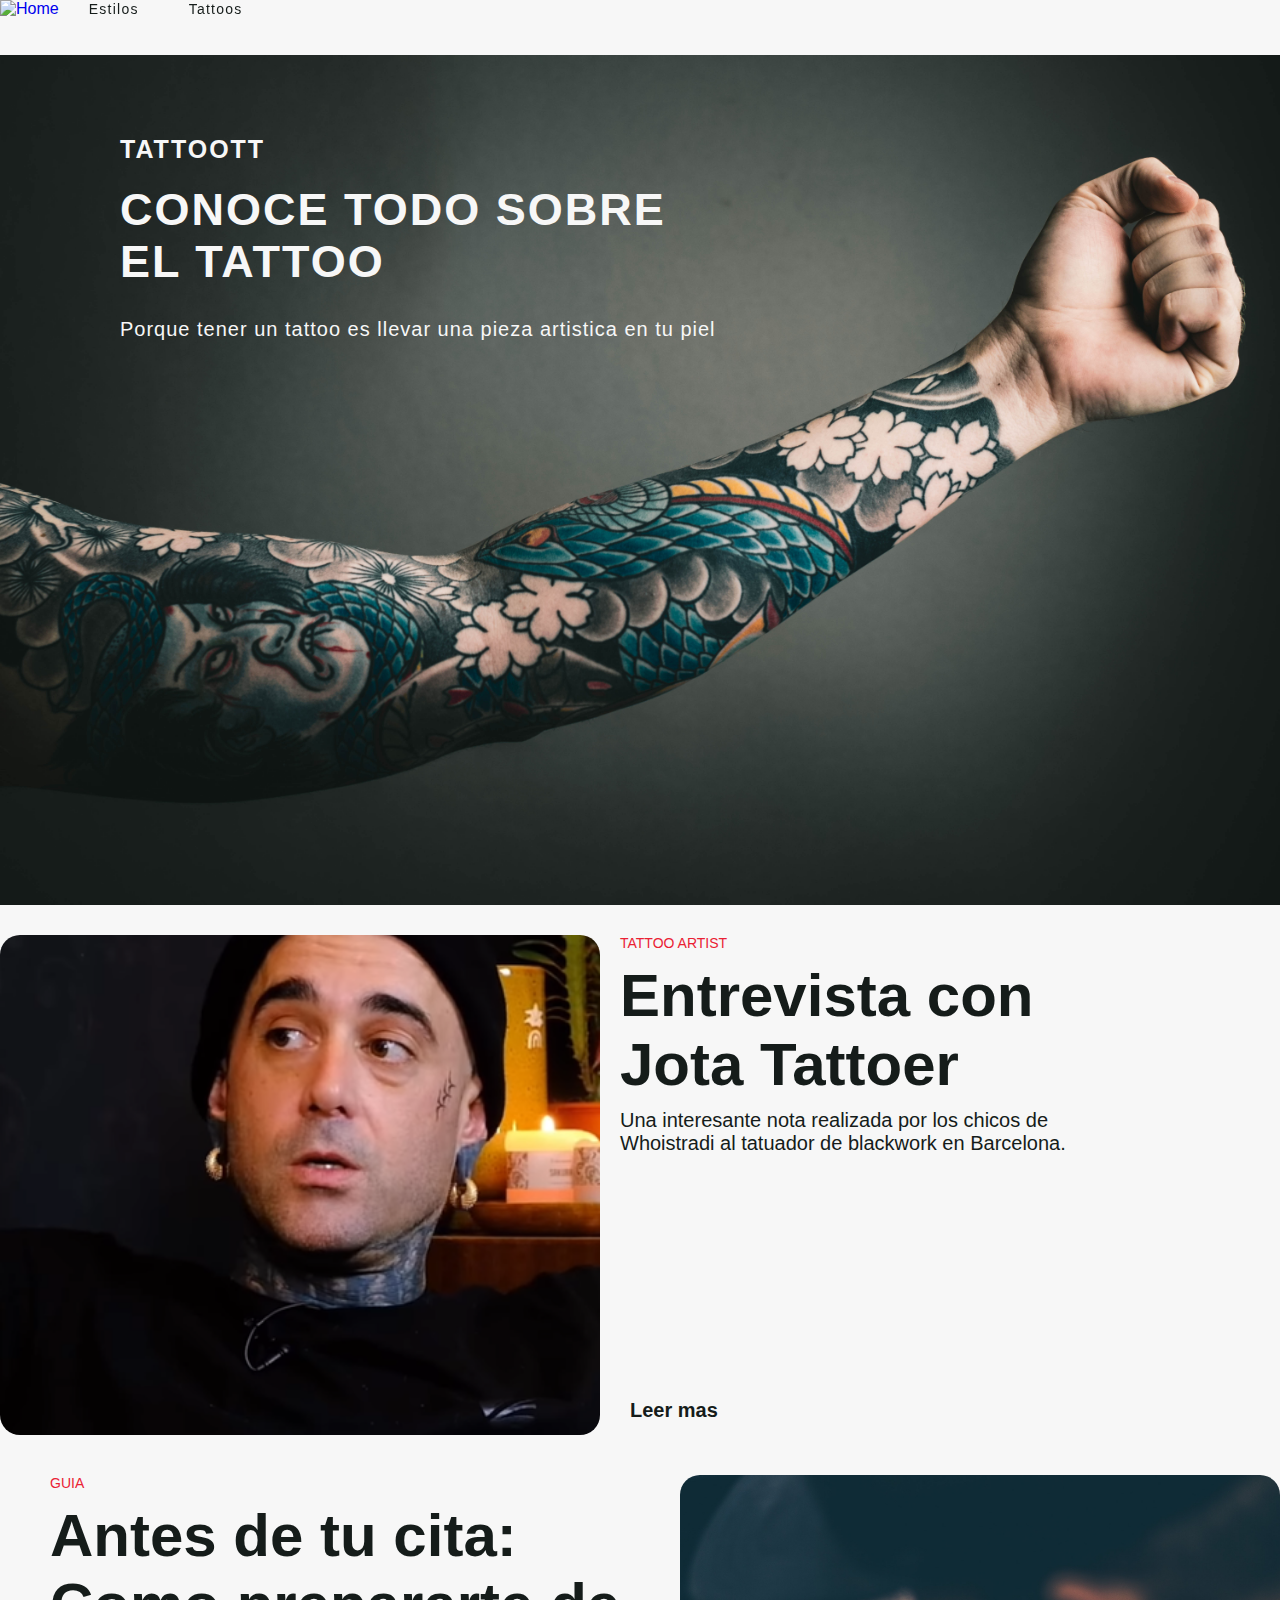
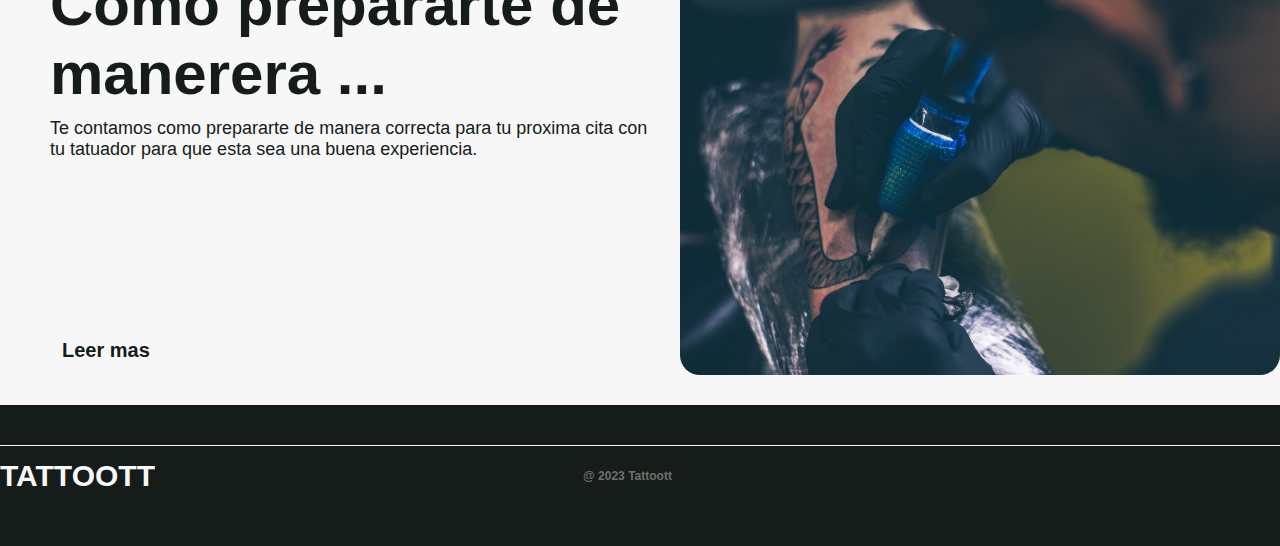
==== commit 8f5f8f4c: "terminando index" ====
--- a/index.html
+++ b/index.html
@@ -17,10 +17,15 @@
 
                 <div class="barraNav">
                     <nav class="navegacion">
-                        <ul class="lista">
+                        <ul class="home">
                             <li>
+                                <a class="btn-home" href="index.html"><img src="imagenes/Home2.png" alt="Home"></a>
+                            </li>
+                        </ul>
+                        <ul class="lista" id="mostrarMenu">
+                            <!-- <li>
                                 <a class="home" href="index.html"><img src="imagenes/Home2.png" alt="Home"></a>
-                            </li>
+                            </li> -->
                             <li>
                                 <a class="btn estilos" href="estilos.html">Estilos
                                 </a>
@@ -30,15 +35,15 @@
                             </li>
                         </ul>
                     
-                        <!-- 
+                        
                         <div class="iconoLupa" id="ctn-icon-search">
                             <i class="fa-solid fa-magnifying-glass" id="icon-search"></i>
-                        </div> -->
+                        </div>
                         <!-- agrego id para llamarlos por js -->
                     </nav>
                 </div>
 
-                <div id="icon-menu">
+                <div id="iconMenu">
                     <i class="fa-solid fa-bars"></i>
 
                 </div>
@@ -46,7 +51,7 @@
             </header>
         </div>
 
-        <!-- <div class="ctn-barraBuscar" id="ctn-bars-search">
+        <div class="ctn-barraBuscar" id="ctn-bars-search">
             <input type="text" id="inputSearch" placeholder="Buscar">
         </div>
 
@@ -63,142 +68,109 @@
             <li>
                 <a href="#"><i class="fa-solid fa-magnifying-glass"></i>Ornamental</a>
             </li>
-        </ul> -->
+        </ul>
 
+        <div class="container-all" id="containerContent">
+            <!-- -------imagen portada--------- -->
 
-    <!-- -------imagen portada--------- -->
+            <div class="portada">
+                    <img class="imgPortada" src="Imagenes/tatuaje-2.jpg" alt="Cuerpo con tatuajes" width="100%">
+                    <div class="contenedorInfo">
+                        <h2>
+                            TATTOOTT
+                        </h2>
+                        <h1>
+                            CONOCE TODO SOBRE EL TATTOO
+                        </h1>
+                        <p>
+                            Porque tener un tattoo es llevar una pieza artistica en tu piel
+                        </p>
+                    </div>
+            </div>
 
-        <div class="portada">
-                <img class="imgPortada" src="Imagenes/tatuaje-2.jpg" alt="Cuerpo con tatuajes" width="100%">
-                <div class="contenedorInfo">
-                    <h2>
-                        TATTOOTT
-                    </h2>
-                    <h1>
-                        CONOCE TODO SOBRE EL TATTOO
-                    </h1>
-                    <p>
-                        Porque tener un tattoo es llevar una pieza artistica en tu piel
-                    </p>
-                </div>
-        </div>
+            <!-- -------cuerpo--------- -->  
 
-        <!-- -------cuerpo--------- -->  
+            <div class="container-cuerpo"> 
 
-        <div class="container-cuerpo"> 
+                <div class="card1">
 
-            <div class="card1">
+                    <div class="img-card1">
+                        <a href="card1.html">
+                            <img class="img-card1" src="./Imagenes/jota.png" alt="Jota Tattooer">
+                        </a>
+                    </div>
+                    <div class="cont-card1">
+                        <a href="card1.html">
+                            <h3 class="antetitulo-card1">TATTOO ARTIST</h3>
+                            <h1 class="tit-card1">Entrevista con Jota Tattoer</h1>
+                            <p class="parr-card1">Una interesante nota realizada por los chicos de Whoistradi al tatuador de blackwork en Barcelona.
+                            </p>
+                        </a>
+                    </div>
+                    <div class="logo-leerMas1">
+                        <a href="card1.html">
+                            <i class="fa-solid fa-circle-plus"></i>
+                            <h2>Leer mas</h2>
+                        </a>  
+                    </div>
 
-                <div class="img-card1">
-                    <a href="card1.html">
-                        <img class="img-card1" src="./Imagenes/jota.png" alt="Jota Tattooer">
-                    </a>
-                </div>
-                <div class="cont-card1">
-                    <a href="card1.html">
-                        <h3 class="antetitulo-card1">TATTOO ARTIST</h3>
-                        <h1 class="tit-card1">Entrevista con Jota Tattoer</h1>
-                        <p class="parr-card1">Una interesante nota realizada por los chicos de Whoistradi al tatuador de blackwork en Barcelona.
-                        </p>
-                    </a>
-                </div>
-                <div class="logo-leerMas1">
-                    <a href="card1.html">
-                        <i class="fa-solid fa-circle-plus"></i>
-                        <h2>Leer mas</h2>
-                    </a>  
                 </div>
 
-            </div>
+                <div class="card2">
 
-            <div class="card2">
+                    <div class="logo-leerMas2">
+                        <a href="#">
+                            <i class="fa-solid fa-circle-plus"></i>
+                            <h2>Leer mas</h2>
+                        </a>                   
+                    </div>
+                    <div class="cont-card2">
+                        <a href="#">
+                            <h3 class="antetitulo-card2">GUIA</h3>
+                            <h1 class="tit-card2">Antes de tu cita: Como prepararte de manerera ...</h1>
+                            <p class="parr-card2">Te contamos como prepararte de manera correcta para tu proxima cita con tu tatuador para que esta sea una buena experiencia.
+                            </p>
+                        </a>
+                    </div>
+                    <div class="img-card2">
+                        <a href="#">
+                            <img class="img-card1" src="./Imagenes/guia.jpg" alt="cliente siedo tatuado" width="900px">
+                        </a>
+                    </div>
 
-                <div class="logo-leerMas2">
-                    <a href="#">
-                        <i class="fa-solid fa-circle-plus"></i>
-                        <h2>Leer mas</h2>
-                    </a>                   
-                </div>
-                <div class="cont-card2">
-                    <a href="#">
-                        <h3 class="antetitulo-card2">GUIA</h3>
-                        <h1 class="tit-card2">Antes de tu cita: Como prepararte de manerera ...</h1>
-                        <p class="parr-card2">Te contamos como prepararte de manera correcta para tu proxima cita con tu tatuador para que esta sea una buena experiencia.
-                        </p>
-                    </a>
-                </div>
-                <div class="img-card2">
-                    <a href="#">
-                        <img class="img-card1" src="./Imagenes/guia.jpg" alt="cliente siedo tatuado" width="900px">
-                    </a>
                 </div>
 
-            </div>
+            </div> 
 
-        </div> 
+            <!-- -------pie de pagina--------- --> 
 
-           <!-- <div class="card1">
-                <div class="nota1">
-                    <a class="imgNota" href="card1.html">
-                    </a>
-                    <a class="notaContenido" href="card1.html">
-                        <h3 class="clase">TATTOO ARTIST</h3>
-                        <h1 class="titEntrevista">Entrevista con Jota Tattoer</h1>
-                        <p class="parEntrevista">Una interesante nota realizada por los chicos de Whoistradi al tatuador de blackwork en Barcelona.
-                        </p>
-                    </a>
-                </div>
+            <div class="container-footer">
+                <hr>
+                <footer>
+                    <div class="logo-footer">
+                        <h2>TATTOOTT</h2>
+                    </div>
+
+                    <div class="año">
+                        <h3>
+                            @ 2023 Tattoott 
+                        </h3>
+                    </div>
+
+                    <div class="redes-footer">
+                        <a class="icono-redes-footer" href="#"><i class="fa-brands fa-instagram"></i></a>
+                        <a class="icono-redes-footer" href="#"><i class="fa-brands fa-pinterest"></i></a>
+                        <a class="icono-redes-footer" href="#"><i class="fa-brands fa-youtube"></i></a>
+
+                    </div>
+
+                </footer>
                 
             </div>
 
-            <hr class="entreNota">
-
-            <div class="card2">
-                <div class="nota2">
-                    <a class="imgNota2" href="#"></a>
-                    <a class="notaContenido2" href="#">
-                        <h3 class="clase2">GUIA</h3>
-                        <h1 class="titEntrevista2">Antes de tu cita: Como prepararte de manerera ...</h1>
-                        <p class="parEntrevista2">Te contamos como prepararte de manera correcta para tu proxima cita con tu tatuado para que esta sea una buena experiencia.
-                        </p>
-                    </a>
-                </div>
-            </div> -->
-         
-
-         <!-- -------pie de pagina--------- --> 
-
-        <div class="container-footer">
-            <hr>
-            <footer>
-                <div class="logo-footer">
-                    <h2>TATTOOTT</h2>
-                </div>
-
-                <div class="año">
-                    <h3>
-                        @ 2023 Tattoott 
-                    </h3>
-                </div>
-
-                <div class="redes-footer">
-                    <a class="icono-redes-footer" href="#"><i class="fa-brands fa-instagram"></i></a>
-                    <a class="icono-redes-footer" href="#"><i class="fa-brands fa-pinterest"></i></a>
-                    <a class="icono-redes-footer" href="#"><i class="fa-brands fa-youtube"></i></a>
-
-                </div>
-
-            </footer>
-            
-         </div>
+        </div>
         
-        
-
-
     
-
-
-
     <script src="script.js"></script>
 </body>
 </html>--- a/index.css
+++ b/index.css
@@ -3,6 +3,7 @@
     padding: 0;
     box-sizing: border-box;
     text-decoration: none;
+    font-family:Arial, Helvetica, sans-serif;
 }
 
 :root {
@@ -26,7 +27,7 @@
     left: 0;
     width: 100%;
     height: 50px;
-    z-index: 2;
+    z-index: 11;
     background: var(--blanco);
     /* background-color: brown; */
 }
@@ -41,6 +42,8 @@
     align-items: center;
 }
 
+
+
 .navegacion {
     /* background-color: aquamarine; */
     display: flex;
@@ -62,7 +65,6 @@
 
 .lista li {
     display: list-item;
-    font-family:Arial, Helvetica, sans-serif;
     font-size: 14px;
     font-weight: medium;
     letter-spacing: 1.25px;
@@ -107,6 +109,7 @@
 .home {
     /* background-color: blue; */
    margin-right: 5px;
+   list-style: none;
 }
 
 .lista a.focus {
@@ -115,7 +118,7 @@
 
 /* -------Buscador--------- */
 
-.iconoLupa {
+#ctn-icon-search {
     /* background-color: red; */
     display: flex;
     position: absolute;
@@ -127,58 +130,61 @@
 
 }
 
-.iconoLupa i{
+#ctn-icon-search i{
     font-size: 15px;
     color: var(--negro);
     cursor: pointer;
     padding: 15px 25px;
 }
 
-.ctn-barraBuscar {
+#ctn-bars-search {
     position: fixed;
     /* position fixed para q quede fija */
-    top: 80px;
+    top: -35px;
     width: 100%;
     background: white;
     padding: 20px;
     z-index: 10;
     /* el z index hace q el buscador este por encima de todo */
-}
-
-.ctn-barraBuscar input {
+    transition: all 600ms;
+}
+
+#ctn-bars-search input {
     /* display: block; */
     width: 1280px;
-    margin: 0px;
+    margin-left: 110px;
     padding: 10px;
     font-size: 18px;
     outline: 0; 
     /* el outline es para q no se marque con un recuadro negro la barra buscadora cunado aprieto para escribir */
 }
 
-.box-search {
+#boxSearch {
     position: fixed;
     margin: 0px;
-    top: 165px;
-    width: 1280px;
+    top: 130px;
+    width: 100%;
     background: white;
     z-index: 9;
     list-style-type: none;
-}
-
-.box-search li a{
+    display: none;
+}
+
+#boxSearch li a{
     display: block;
     /* hago display block para que cada a se vea como un bloque, cada una con su margen */
     width: 1280px;
+    margin-left: 130px;
     color: darkslategray;
     padding: 10px;
 
 }
 
-.box-search li a i{
+#boxSearch li a i{
     margin-right: 10px;
 }
 
-.box-search li a:hover{
+#boxSearch li a:hover{
     background-color: whitesmoke;
 }
 
@@ -384,141 +390,6 @@
     font-size: 20px;
 }
 
-
-
-/* .container-cuerpo {
-    background-color: red;
-    width: 1280px;
-    margin: auto;
-    top: 5000px;
-}
-
-.card1 {
-    background-color: var(--colorado);
-    width: 1280px;
-    top: 120px;
-
-    display: flex;
-    position: relative;
-    justify-content: center;
-    align-items: center;
-    margin: auto;
-
-}
-
-.imgNota {
-    background-color: var(--gris);
-    background-image: url(./Imagenes/jota.png);
-    height: 500px;
-    width: 400px;
-    background-position: center;
-    border-radius: 15px;
-    display: flex;
-    position: absolute;
-    left: 0%;
-    cursor: pointer;
-}
-
-.notaContenido {
-    /* background-color: aquamarine; */
-    /* position: absolute;
-    left: 35%;
-    top: 100%;
-    width: 500px;
-    height: 225px;
-    cursor: pointer;
-}
-
-.clase {
-    color: var(--colorado);
-    font-size: 14px;
-    letter-spacing: 1.25;
-    font-weight: lighter;
-    margin-bottom: 10px;
-}
-
-.titEntrevista {
-    color: var(--negro);
-    font-size: 60px;
-    margin-bottom: 10px;
-}
-
-.parEntrevista {
-    color: var(--negro)
-}
-
-.entreNota{
-    width: 1280px;
-    height: 1px;
-    border: none;
-    background: var(--gris);
-    margin: auto;
-    margin-top: 10px;
-    margin-bottom: 10px;
-}
-
-.card2 {
-    background-color: var(--colorado);
-    width: 1280px;
-    top: 660px;
-
-    display: flex;
-    position: relative;
-    justify-content: center;
-    align-items: center;
-    margin: auto;
-}
-
-.imgNota2 {
-    background-color: var(--gris);
-    background-image: url(./Imagenes/guia.jpg);
-    height: 400px;
-    width: 700px;
-    background-position: center;
-    background-size: cover;
-    border-radius: 15px;
-    display: flex;
-    position: absolute;
-    right: 0%;
-    cursor: pointer;
-}
-
-.notaContenido2 { */
-    /* background-color: aquamarine; */
-    /* position: absolute;
-    left: 0%;
-    top: 0%;
-    width: 500px;
-    height: 225px;
-    cursor: pointer;
-}
-
-.clase2 {
-    color: var(--colorado);
-    font-size: 14px;
-    letter-spacing: 1.25;
-    font-weight: lighter;
-    margin-bottom: 10px;
-    right: 0%;
-}
-
-.titEntrevista2 {
-    color: var(--negro);
-    font-size: 60px;
-    margin-bottom: 10px;
-}
-
-.parEntrevista2 {
-    color: var(--negro);
-}
-
-.entreNota {
-    color: var(--gris);
-    
-}  */
-
-
-
 /* -------pie de pagina--------- */
 
 .container-footer {
@@ -582,7 +453,7 @@
 
 /* -------responsive design --------- */
 
-#icon-menu {
+#iconMenu {
     /* background-color: red; */
     width: 50px;
     height: 50px;
@@ -591,17 +462,10 @@
     top: 5px;
     font-size: 20px;
     cursor: pointer;
-    /* display: flex; */
     justify-content: center;
     align-items: center;
     border-radius: 4px;
     display: none;
-    
-}
-
-#icon-menu:hover {
-    background-color: var(--gris);
-    border-radius: 30px;
 }
 
 @media (max-width: 1220px) {
@@ -613,70 +477,59 @@
         max-width: 1000px;
         padding: 0 20px;
     }
-}
-
-@media (max-width: 1020px) {
-    .container-cuerpo
-     {
+
+    .container-cuerpo {
         width: 100%;
         margin: auto;
     }
+
 }
 
 @media (max-width: 768px) {
-    .container-cuerpo
-     {
+
+ 
+    .container-all {
         width: 768px;
-        height: 1900px;
+    }
+
+    .container-cuerpo {
+        width: 768px;
+        height: 1860px;
         flex-direction: column;
-        background-color: aqua;
-    }
-}
-
-@media (max-width: 768px) {
-    .card1
-     {
+        /* background-color: aqua; */
+        overflow: hidden;
+    }
+
+    .card1 {
         position:absolute;
         left: 0%;
         width: 768px;
         height: 920px;
         flex-direction: column;
-        background-color: gold;
-        
-    }
-}
-
-@media (max-width: 768px) {
-    .img-card1
-     {
+        background-color: #f1f1f1;
+    }
+
+    .img-card1 {
         position:absolute;
         left: 2%;
         width: 500px;
         height: 600px;
         flex-direction: column;
-        background-color: gold;
-        
-    }
-}
-
-@media (max-width: 768px) {
-    .cont-card1
-     {
-       background-color: #F7F7F7;
+        /* background-color: violet;  */   
+    }
+
+    .cont-card1 {
+       /* background-color: #F7F7F7; */
         position: absolute;
         width: 720px;
         height: 250px;
         left: 2px;
         top: 610px;
-        cursor: pointer;
-            
-    }
-}
-
-@media (max-width: 768px) {
-    .logo-leerMas1
-     {
-         background-color: #EA2134;
+        cursor: pointer;   
+    }
+
+    .logo-leerMas1 {
+        /* background-color: #EA2134; */
         /* position: absolute; */
         top: 860px;
         right: 78%;
@@ -684,39 +537,27 @@
         width: 150px;
         display: flex;
         justify-content: space-between;
-        
-    }
-}
-
-@media (max-width: 768px) {
-    .logo-leerMas1 a i
-     {  
-        top: 860px;
-        font-size: 30px;
-        margin-right: 10px;
-        color: #151C1A;
-
-    }
-}
-
-
-
-@media (max-width: 768px) {
-    .card2
-     {
-        flex-direction: column;
-        width: 768px;
-        height: 920px;
-        margin-top: 950px;
-        background-color: #EA2134;
-        position: absolute;
-        left: 0%;
-    }
-}
-
-@media (max-width: 768px) {
-    .img-card2
-     {
+    }
+
+    .logo-leerMas1 a i {  
+       top: 860px;
+       font-size: 30px;
+       margin-right: 10px;
+       color: var(--negro);
+   }
+
+
+   .card2 {
+      flex-direction: column;
+      width: 768px;
+      height: 920px;
+      margin-top: 950px;
+        background-color:#f1f1f1;
+      position: absolute;
+      left: 0%;
+  }
+
+  .img-card2 {
         position: absolute;
         left:0px;
         border-radius: 20px;
@@ -725,25 +566,331 @@
         object-fit: cover;
         cursor: pointer;  
     }
-}
-
-@media (max-width: 768px) {
-    .cont-card2
-     {
+
+    .cont-card2 {
+       /* background-color: #F7F7F7; */
+       /* position: absolute; */
+       margin-left: 15px;
+       height: 250px;
+       width: 720px;
+       margin-top: 600px;
+       cursor: pointer;  
+   }
+
+   .logo-leerMas2 {
+        /* background-color: #EA2134; */
+        /* position: absolute; */
+        top: 860px;
+        right: 78%;
+        cursor: pointer; 
+        width: 150px;
+        display: flex;
+        justify-content: space-between;
+    }
+
+    .barraNav {
+        display: flex;
+        justify-content: space-between;
+        width: 768px;
+        margin: auto;
+        /* position: relative; */
+        align-items: center;
+    }
+
+    .contenedorInfo {
         position: absolute;
-        left:2px;
+        width: 500px;
+        height: 300px;
+        top: 30px;
+        /* margin: auto; */
+        /* no me funciona el margin auto */
+        margin-left: 20px;
+        overflow: hidden;   
+    }
+
+    .portada {
+       width: 768px;
+       height: 500px;
+       top: 55px;
+       position:relative;
+       background-color: var(--negro);
+       overflow: hidden;
+   }
+
+   .contenedorInfo h2 {
+        font-size: 15px;
+        
+    }
+
+    .contenedorInfo h1 {
+        font-size: 25px;
+        /* margin-bottom: 30px; */
+    }
+
+    .contenedorInfo p {
+        font-size: 15px;
+        /* margin-bottom: 30px; */
+    }
+
+    .lista {
+        transition: all 300ms;
+    }
+
+    .lista {
+        background: var(--blanco);
+        width: 0px;
+        height: 100vh;
+        position: fixed;
+        top: 50px;
+        left: 0;
+        overflow: hidden;
+        box-shadow: 20px 0px 30px -30px var(--negro);
+        flex-direction: column;
+        transform: translateX(-250px);
+    }
+
+    .show-lateral {
+        width: 250px;
+        transform: translateX(0px);
+    }
+
+    .lista li {
+        padding: 30px;
+    }
+
+    .header-contenido{
+        max-width: 768px;
+    }
+
+    .btn {
+        font-size: 25px;
+        top: 20px;
+        /* padding: 20px; */
+    }
+
+    #iconMenu {
+        display: flex;
+    }
+
+    .container-footer footer {
+        width: 768px;
+    }
+
+    .container-footer hr {
+        width: 768px;
+    }
+
+}
+
+@media (max-width: 380px) {
+    .container-all {
+        width: 380px;
+    }
+
+    .container-cuerpo {
+        width: 380px;
+        height: 1690px;
+        flex-direction: column;
+        /* background-color: aqua; */
+        overflow: hidden;
+    }
+
+    .card1 {
+        position:absolute;
+        left: 0%;
+        width: 380px;
+        height: 825px;
+        flex-direction: column;
+        background-color:#f1f1f1;  
+    }
+
+    .img-card1 {
+        position:absolute;
+        left: 2%;
+        width: 300px;
+        height: 500px;
+        flex-direction: column;
+        /* background-color: violet;  */
+    }
+
+    .cont-card1 {
+       /* background-color: #6a2121; */
+        position: absolute;
+        width: 300px;
+        height: 200px;
+        left: 2px;
+        top: 510px;
+        cursor: pointer;     
+    }
+
+    .tit-card1 {
+        font-size: 30px;
+    }
+
+    .logo-leerMas1 {
+        /* background-color: #EA2134; */
+        /* position: absolute; */
+        top: 760px;
+        right: 54%;
+        cursor: pointer; 
+        width: 150px;
+        display: flex;
+        justify-content: space-between;
+    }
+
+    .logo-leerMas1 a i {  
+       top: 380px;
+       font-size: 30px;
+       margin-right: 10px;
+       color: var(--negro);
+   }
+
+   .card2 {
+      flex-direction: column;
+      width: 380px;
+      height: 825px;
+      margin-top: 850px;
+        background-color:#f1f1f1;
+      position: absolute;
+      left: 0%;
+  }
+
+
+  .img-card2 {
+        position: absolute;
+        left:0px;
+        border-radius: 20px;
+        height: 500px;
+        width: 600px;
+        object-fit: cover;
+        cursor: pointer;  
+    }
+
+
+    .cont-card2 {
+       /* background-color: #F7F7F7; */
+       /* position: absolute; */
+       margin-left: 15px;
+       width: 300px;
         height: 250px;
-        width: 720px;
-        top: 600px;
-        cursor: pointer;  
-    }
-}
-
-
-
-
-
-
-
-
-
+       margin-top: 510px;
+       cursor: pointer;  
+   }
+
+   .tit-card2 {
+    font-size: 30px;
+   }
+
+   .logo-leerMas2 {
+        /* background-color: #EA2134; */
+        /* position: absolute; */
+        top: 770px;
+        right: 54%;
+        cursor: pointer; 
+        width: 150px;
+        display: flex;
+        justify-content: space-between;
+    }
+
+    .barraNav {
+        display: flex;
+        justify-content: space-between;
+        width: 380px;
+        margin: auto;
+        /* position: relative; */
+        align-items: center;
+    }
+
+    .contenedorInfo {
+        position: absolute;
+        width: 300px;
+        height: 300px;
+        top: 30px;
+        /* margin: auto; */
+        /* no me funciona el margin auto */
+        margin-left: 20px;
+        overflow: hidden;
+    }
+
+    .portada {
+       width: 380px;
+       height: 300px;
+       top: 55px;
+       position:relative;
+       background-color: var(--negro);
+       overflow: hidden;
+   }
+
+   .contenedorInfo h2 {
+        font-size: 15px;
+    }
+
+    .contenedorInfo h1 {
+        font-size: 20px;
+        /* margin-bottom: 30px; */
+    }
+
+    .contenedorInfo p {
+        font-size: 15px;
+        display: none;
+        /* margin-bottom: 30px; */
+    }
+
+    .lista {
+        transition: all 300ms;
+    }
+
+    .lista {
+        background: var(--blanco);
+        width: 0px;
+        height: 100vh;
+        position: fixed;
+        top: 50px;
+        left: 0;
+        overflow: hidden;
+        box-shadow: 20px 0px 30px -30px var(--negro);
+        flex-direction: column;
+        transform: translateX(-250px);
+    }
+
+    .show-lateral {
+        width: 200px;
+        transform: translateX(0px);
+    }
+
+    .lista li {
+        padding: 30px;
+    }
+
+    .header-contenido {
+        max-width: 380px;
+    }
+
+    .btn {
+        font-size: 20px;
+        top: 20px;
+        /* padding: 20px; */
+    }
+
+    #iconMenu {
+        display: flex;
+    }
+
+    .container-footer footer {
+        width: 380px;
+        flex-direction: column;
+        height: 90px;
+    }
+
+    .container-footer hr {
+        width: 380px;
+    }
+}
+
+
+
+
+
+
+
+
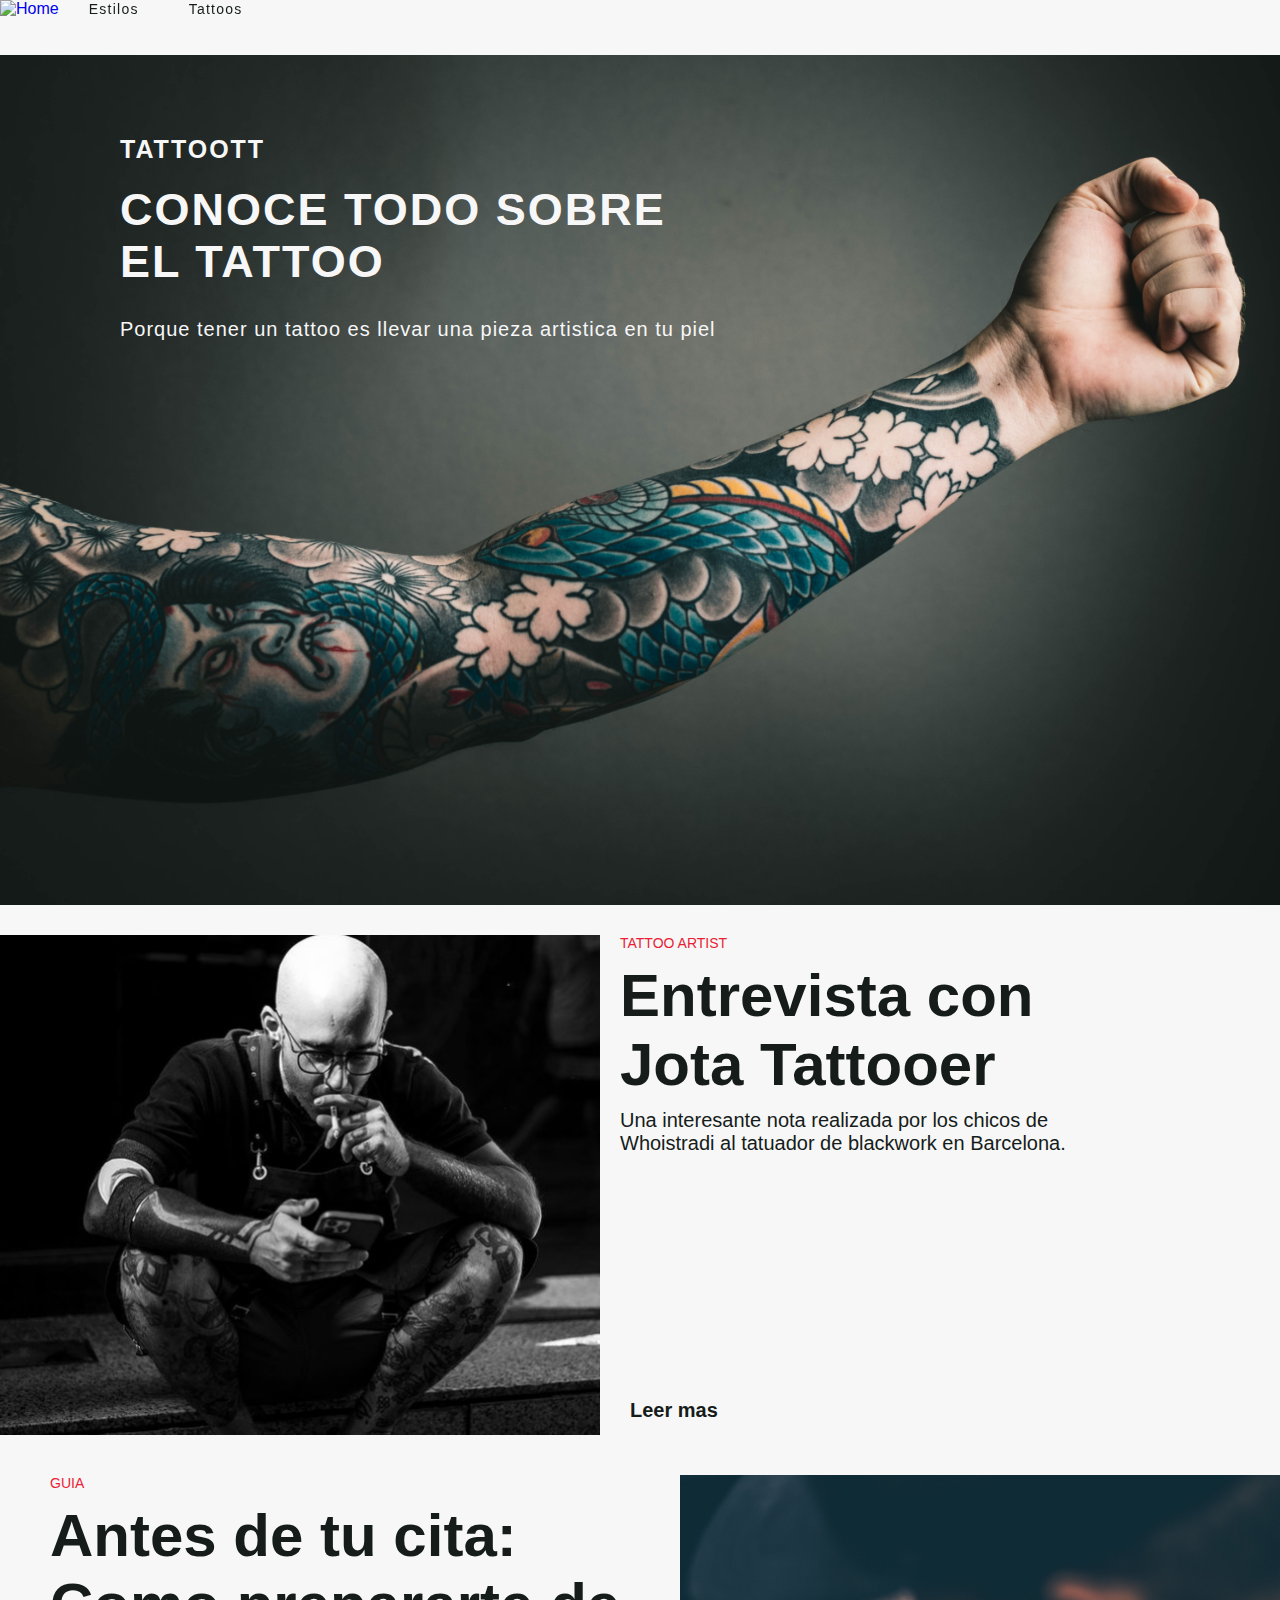
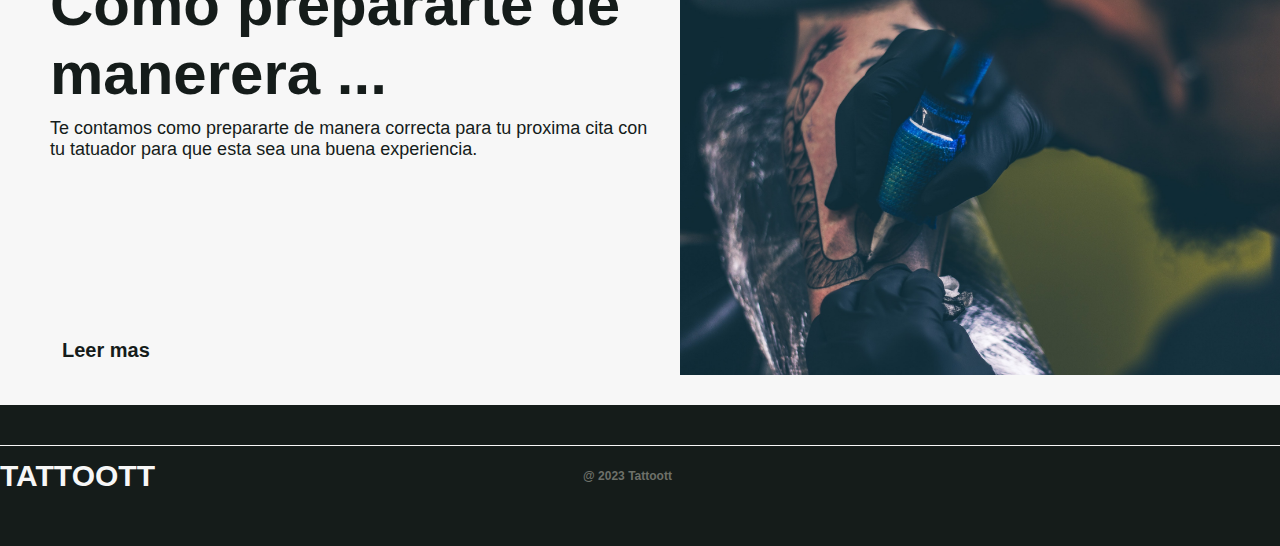
==== commit 21b60a5a: "terminando car1" ====
--- a/index.html
+++ b/index.html
@@ -6,6 +6,7 @@
     <meta name="viewport" content="width=device-width, user-scalable=no,  initial-scale=1.0, max-scale=1.0, min-scale=1.0">
     <link rel="stylesheet" href="index.css">
     <script src="https://kit.fontawesome.com/7a085cca4b.js" crossorigin="anonymous"></script>
+    <link rel="icon" href="Imagenes/favico.ico">
     <title>TattooTT</title>
 </head>
 <body>
@@ -96,13 +97,13 @@
 
                     <div class="img-card1">
                         <a href="card1.html">
-                            <img class="img-card1" src="./Imagenes/jota.png" alt="Jota Tattooer">
+                            <img class="img-card1" src="./Imagenes/jota2.png" alt="Jota Tattooer">
                         </a>
                     </div>
                     <div class="cont-card1">
                         <a href="card1.html">
                             <h3 class="antetitulo-card1">TATTOO ARTIST</h3>
-                            <h1 class="tit-card1">Entrevista con Jota Tattoer</h1>
+                            <h1 class="tit-card1">Entrevista con Jota Tattooer</h1>
                             <p class="parr-card1">Una interesante nota realizada por los chicos de Whoistradi al tatuador de blackwork en Barcelona.
                             </p>
                         </a>
--- a/index.css
+++ b/index.css
@@ -256,7 +256,7 @@
 
 .img-card1 {
     display: flex;
-    border-radius: 20px;
+    /* border-radius: 5px; */
     justify-content: flex-start;
     height: 500px;
     width: 600px;
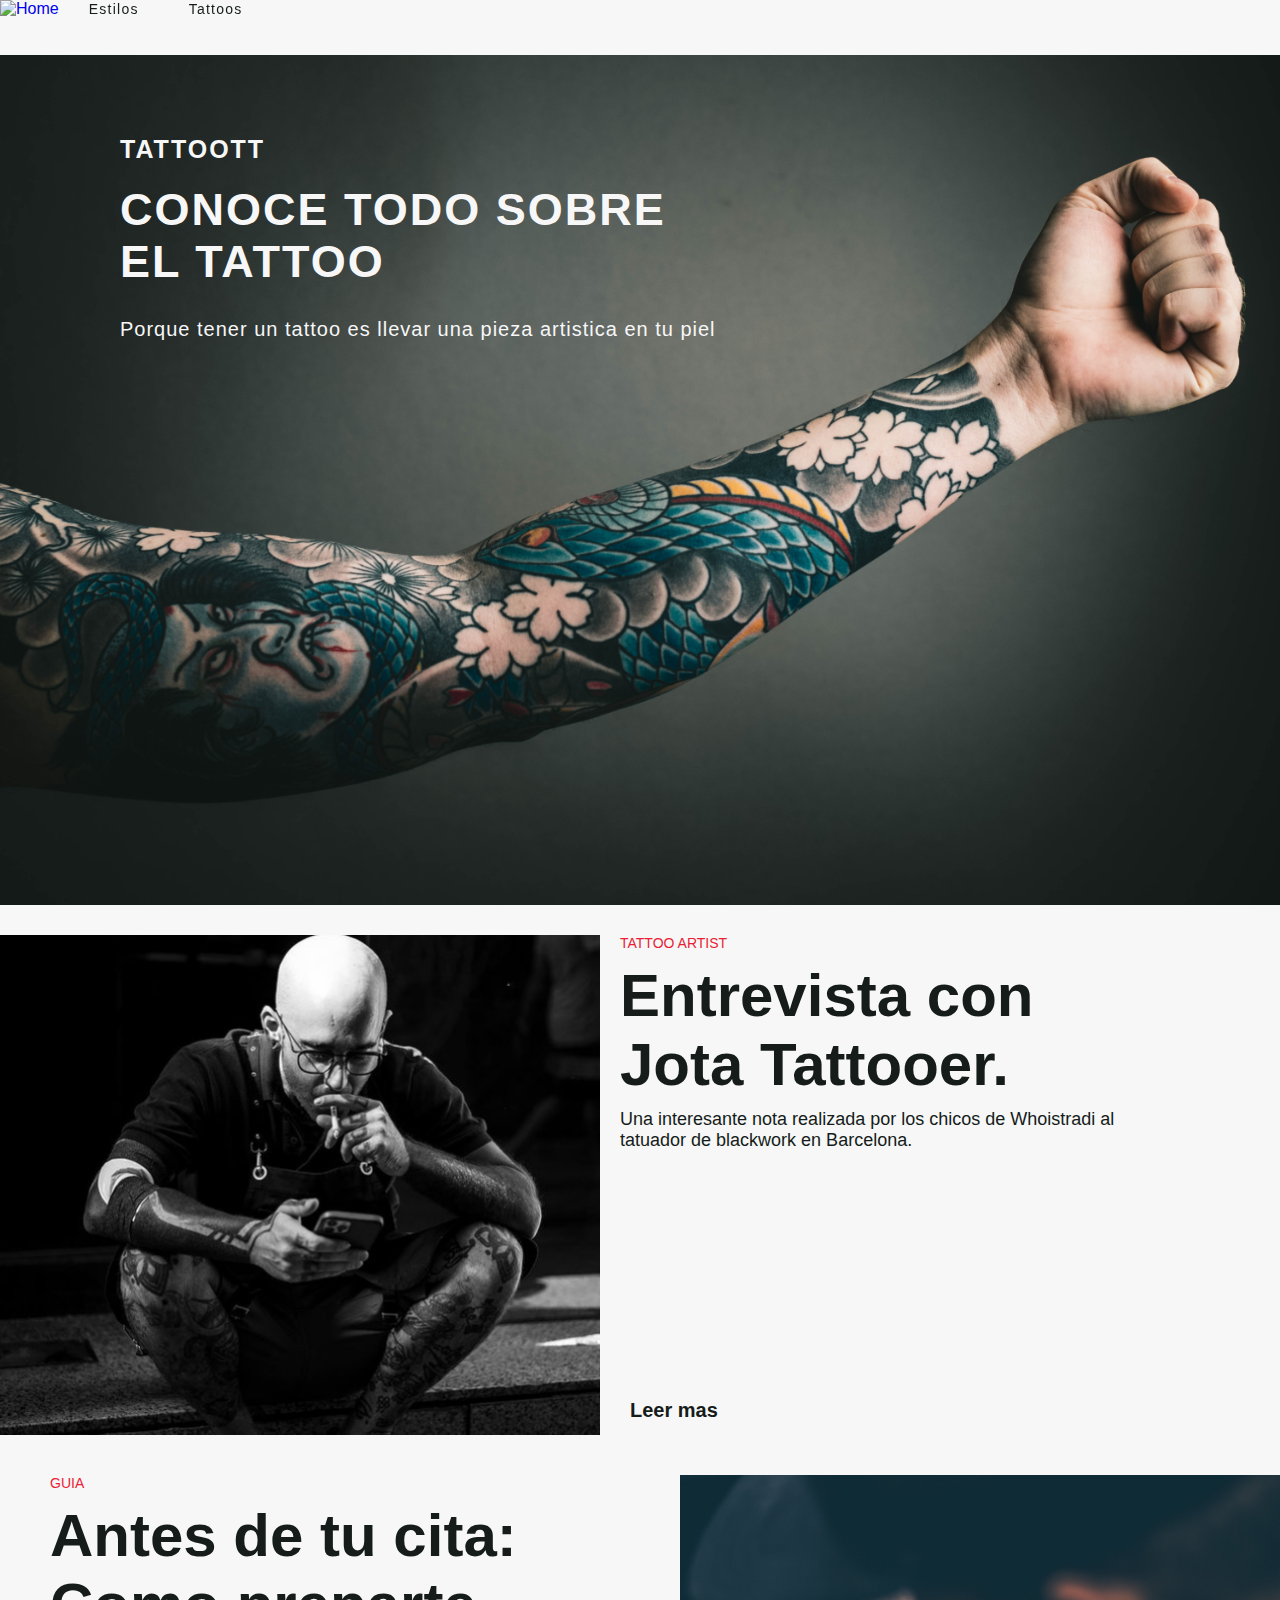
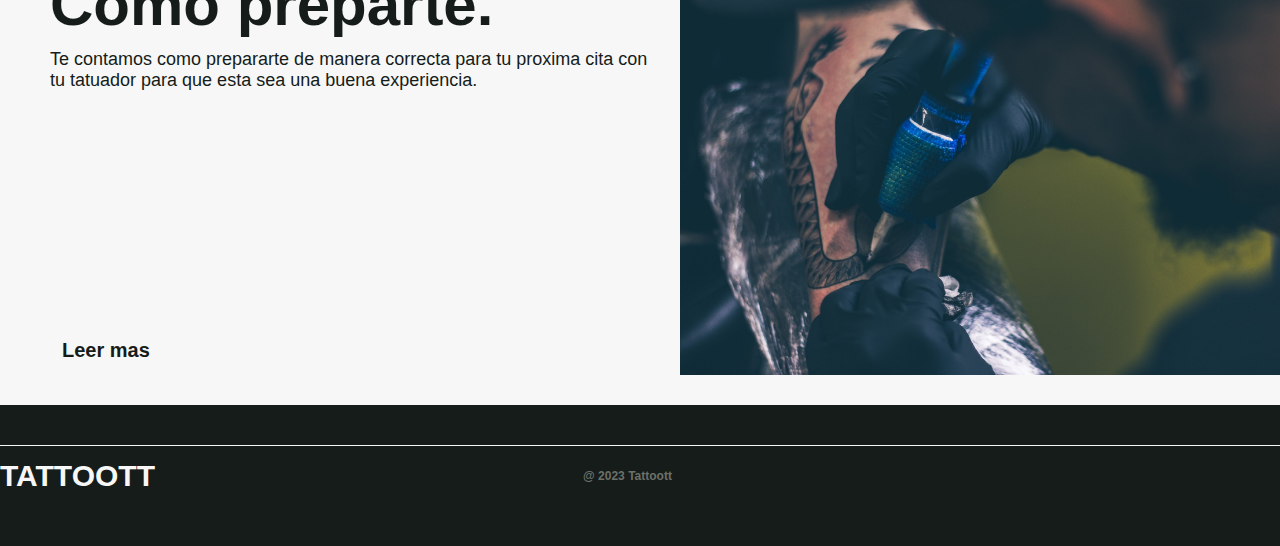
==== commit 5b88f15f: "responsive estilos" ====
--- a/index.html
+++ b/index.html
@@ -103,7 +103,7 @@
                     <div class="cont-card1">
                         <a href="card1.html">
                             <h3 class="antetitulo-card1">TATTOO ARTIST</h3>
-                            <h1 class="tit-card1">Entrevista con Jota Tattooer</h1>
+                            <h1 class="tit-card1">Entrevista con Jota Tattooer.</h1>
                             <p class="parr-card1">Una interesante nota realizada por los chicos de Whoistradi al tatuador de blackwork en Barcelona.
                             </p>
                         </a>
@@ -128,7 +128,7 @@
                     <div class="cont-card2">
                         <a href="#">
                             <h3 class="antetitulo-card2">GUIA</h3>
-                            <h1 class="tit-card2">Antes de tu cita: Como prepararte de manerera ...</h1>
+                            <h1 class="tit-card2">Antes de tu cita: Como preparte.</h1>
                             <p class="parr-card2">Te contamos como prepararte de manera correcta para tu proxima cita con tu tatuador para que esta sea una buena experiencia.
                             </p>
                         </a>
--- a/index.css
+++ b/index.css
@@ -122,7 +122,7 @@
     /* background-color: red; */
     display: flex;
     position: absolute;
-    width: 20px;
+    width: 40px;
     height: 100%;
     justify-content: center;
     align-items:center;
@@ -135,6 +135,7 @@
     color: var(--negro);
     cursor: pointer;
     padding: 15px 25px;
+    /* background-color: #151C1A; */
 }
 
 #ctn-bars-search {
@@ -288,7 +289,7 @@
 
 .parr-card1 {
     color: var(--negro);
-    font-size: 20px;
+    font-size: 18px;
 }
 
 .logo-leerMas1 {
@@ -451,7 +452,7 @@
     margin: auto;
 }
 
-/* -------responsive design --------- */
+/* ------------------------------------- responsive design ----------------------------------------- */
 
 #iconMenu {
     /* background-color: red; */
@@ -485,25 +486,22 @@
 
 }
 
-@media (max-width: 768px) {
-
- 
-    .container-all {
-        width: 768px;
-    }
+/* ---------------------------------------------------------------------------------------------- */
+
+@media (max-width: 1000px) {
 
     .container-cuerpo {
-        width: 768px;
+        width: 100%;
         height: 1860px;
         flex-direction: column;
-        /* background-color: aqua; */
+        /* background-color: red; */
         overflow: hidden;
     }
 
     .card1 {
         position:absolute;
         left: 0%;
-        width: 768px;
+        width: 100%;
         height: 920px;
         flex-direction: column;
         background-color: #f1f1f1;
@@ -511,8 +509,8 @@
 
     .img-card1 {
         position:absolute;
-        left: 2%;
-        width: 500px;
+        left: 35px;
+        width: 800px;
         height: 600px;
         flex-direction: column;
         /* background-color: violet;  */   
@@ -523,7 +521,7 @@
         position: absolute;
         width: 720px;
         height: 250px;
-        left: 2px;
+        left: 50px;
         top: 610px;
         cursor: pointer;   
     }
@@ -549,7 +547,7 @@
 
    .card2 {
       flex-direction: column;
-      width: 768px;
+      width: 100%;
       height: 920px;
       margin-top: 950px;
         background-color:#f1f1f1;
@@ -559,7 +557,7 @@
 
   .img-card2 {
         position: absolute;
-        left:0px;
+        left:35px;
         border-radius: 20px;
         height: 500px;
         width: 600px;
@@ -570,7 +568,7 @@
     .cont-card2 {
        /* background-color: #F7F7F7; */
        /* position: absolute; */
-       margin-left: 15px;
+       margin-left: 70px;
        height: 250px;
        width: 720px;
        margin-top: 600px;
@@ -591,7 +589,7 @@
     .barraNav {
         display: flex;
         justify-content: space-between;
-        width: 768px;
+        width: 980px;
         margin: auto;
         /* position: relative; */
         align-items: center;
@@ -609,7 +607,242 @@
     }
 
     .portada {
-       width: 768px;
+       width: 100%;
+       height: 500px;
+       top: 55px;
+       position:relative;
+       background-color: var(--negro);
+       overflow: hidden;
+   }
+
+   .contenedorInfo h2 {
+        font-size: 15px;
+        
+    }
+
+    .contenedorInfo h1 {
+        font-size: 25px;
+        /* margin-bottom: 30px; */
+    }
+
+    .contenedorInfo p {
+        font-size: 15px;
+        /* margin-bottom: 30px; */
+    }
+    
+
+    .container-footer{
+        width: 1000px;
+    }
+
+    .container-footer footer {
+        width: 1000px;
+    }
+
+    .container-footer hr {
+        width: 1000px;
+    } 
+
+    /* -------Buscador--------- */
+
+    #ctn-icon-search {
+        /* background-color: red; */
+        display: flex;
+        position: absolute;
+        width: 20px;
+        height: 100%;
+        justify-content: center;
+        align-items:center;
+        margin:94%;
+
+    }
+
+    #ctn-icon-search i{
+        font-size: 15px;
+        color: var(--negro);
+        cursor: pointer;
+        padding: 15px 25px;
+    }
+
+    #ctn-bars-search {
+        position: fixed;
+        /* position fixed para q quede fija */
+        top: -35px;
+        width: 100%;
+        background: white;
+        padding: 20px;
+        z-index: 10;
+        /* el z index hace q el buscador este por encima de todo */
+        transition: all 600ms;
+    }
+
+    #ctn-bars-search input {
+        /* display: block; */
+        width: 760px;
+        margin-left: 100px;
+        padding: 10px;
+        font-size: 18px;
+        outline: 0; 
+        /* el outline es para q no se marque con un recuadro negro la barra buscadora cunado aprieto para escribir */
+    }
+
+    #boxSearch {
+        position: fixed;
+        margin: 0px;
+        top: 130px;
+        width: 100%;
+        background: white;
+        z-index: 9;
+        list-style-type: none;
+        display: none;
+    }
+
+    #boxSearch li a{
+        display: block;
+        /* hago display block para que cada a se vea como un bloque, cada una con su margen */
+        width: 100%;
+        margin-left: 130px;
+        color: darkslategray;
+        padding: 10px;
+
+    }
+
+    #boxSearch li a i{
+        margin-right: 10px;
+    }
+
+    #boxSearch li a:hover{
+        background-color: whitesmoke;
+    }
+
+}
+
+/* ---------------------------------------------------------------------------------------------- */
+
+@media (max-width: 780px) {
+    
+    .container-all {
+        width: 100%;
+    }
+
+    .container-cuerpo {
+        width: 768px;
+        height: 1860px;
+        flex-direction: column;
+        /* background-color: red; */
+        overflow: hidden;
+    }
+
+    .card1 {
+        position:absolute;
+        left: 0%;
+        width: 768px;
+        height: 920px;
+        flex-direction: column;
+        background-color: #f1f1f1;
+    }
+
+    .img-card1 {
+        position:absolute;
+        left: 20px;
+        width: 680px;
+        height: 600px;
+        flex-direction: column;
+        /* background-color: violet;  */   
+    }
+
+    .cont-card1 {
+       /* background-color: #F7F7F7; */
+        position: absolute;
+        width: 720px;
+        height: 250px;
+        left: 20px;
+        top: 610px;
+        cursor: pointer;   
+    }
+
+    .logo-leerMas1 {
+        /* background-color: #EA2134; */
+        /* position: absolute; */
+        top: 860px;
+        right: 75%;
+        cursor: pointer; 
+        width: 150px;
+        display: flex;
+        justify-content: space-between;
+    }
+
+    .logo-leerMas1 a i {  
+       top: 860px;
+       font-size: 30px;
+       margin-right: 10px;
+       color: var(--negro);
+   }
+
+
+   .card2 {
+      flex-direction: column;
+      width: 768px;
+      height: 920px;
+      margin-top: 950px;
+        background-color:#f1f1f1;
+      position: absolute;
+      left: 0%;
+  }
+
+  .img-card2 {
+        position: absolute;
+        left:20px;
+        border-radius: 20px;
+        height: 500px;
+        width: 600px;
+        object-fit: cover;
+        cursor: pointer;  
+    }
+
+    .cont-card2 {
+       /* background-color: #F7F7F7; */
+       /* position: absolute; */
+       margin-left: 45px;
+       height: 250px;
+       width: 720px;
+       margin-top: 600px;
+       cursor: pointer;  
+   }
+
+   .logo-leerMas2 {
+        /* background-color: #EA2134; */
+        /* position: absolute; */
+        top: 860px;
+        right: 75%;
+        cursor: pointer; 
+        width: 150px;
+        display: flex;
+        justify-content: space-between;
+    }
+
+    .barraNav {
+        display: flex;
+        justify-content: space-between;
+        width: 750px;
+        margin: auto;
+        /* position: relative; */
+        align-items: center;
+    }
+
+    .contenedorInfo {
+        position: absolute;
+        width: 500px;
+        height: 300px;
+        top: 30px;
+        /* margin: auto; */
+        /* no me funciona el margin auto */
+        margin-left: 20px;
+        overflow: hidden;   
+    }
+
+    .portada {
+       width: 780px;
        height: 500px;
        top: 55px;
        position:relative;
@@ -672,6 +905,10 @@
         display: flex;
     }
 
+    .container-footer{
+        width: 780px;
+    }
+
     .container-footer footer {
         width: 768px;
     }
@@ -680,10 +917,85 @@
         width: 768px;
     }
 
-}
+    /* -------Buscador--------- */
+
+    #ctn-icon-search {
+        /* background-color: red; */
+        display: flex;
+        position: absolute;
+        width: 20px;
+        height: 100%;
+        justify-content: center;
+        align-items:center;
+        margin:85%;
+
+    }
+
+    #ctn-icon-search i{
+        font-size: 20px;
+        color: var(--negro);
+        cursor: pointer;
+        padding: 15px 25px;
+        /* background-color: #EA2134; */
+    }
+
+    #ctn-bars-search {
+        position: fixed;
+        /* position fixed para q quede fija */
+        top: -35px;
+        width: 100%;
+        background: white;
+        padding: 20px;
+        z-index: 10;
+        /* el z index hace q el buscador este por encima de todo */
+        transition: all 600ms;
+    }
+
+    #ctn-bars-search input {
+        /* display: block; */
+        width: 760px;
+        margin-left: 100px;
+        padding: 10px;
+        font-size: 18px;
+        outline: 0; 
+        /* el outline es para q no se marque con un recuadro negro la barra buscadora cunado aprieto para escribir */
+    }
+
+    #boxSearch {
+        position: fixed;
+        margin: 0px;
+        top: 130px;
+        width: 100%;
+        background: white;
+        z-index: 9;
+        list-style-type: none;
+        display: none;
+    }
+
+    #boxSearch li a{
+        display: block;
+        /* hago display block para que cada a se vea como un bloque, cada una con su margen */
+        width: 100%;
+        margin-left: 130px;
+        color: darkslategray;
+        padding: 10px;
+
+    }
+
+    #boxSearch li a i{
+        margin-right: 10px;
+    }
+
+    #boxSearch li a:hover{
+        background-color: whitesmoke;
+    }
+    
+}
+
+/* ---------------------------------------------------------------------------------------------- */
 
 @media (max-width: 380px) {
-    .container-all {
+    .container-cuerpo {
         width: 380px;
     }
 
@@ -876,6 +1188,10 @@
         display: flex;
     }
 
+    .container-footer {
+        width: 380px;
+    }
+
     .container-footer footer {
         width: 380px;
         flex-direction: column;
@@ -894,3 +1210,4 @@
 
 
 
+
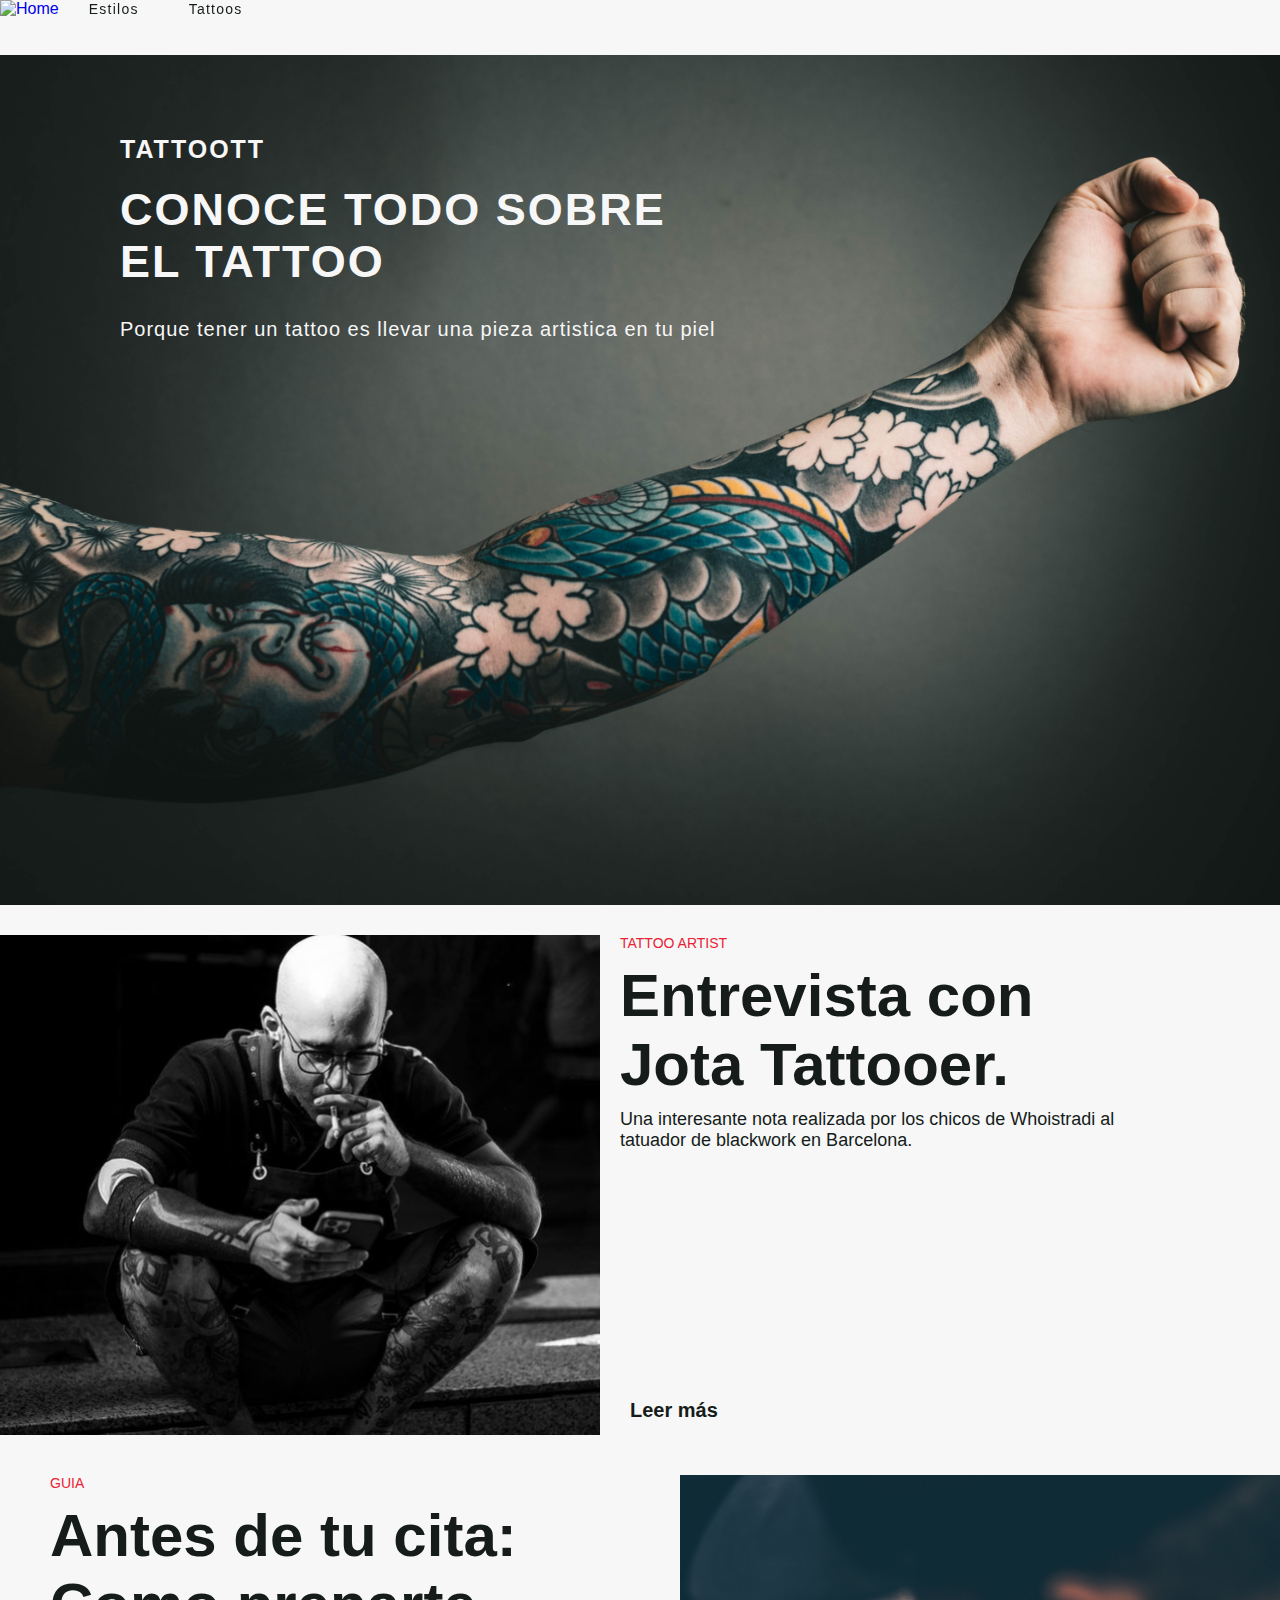
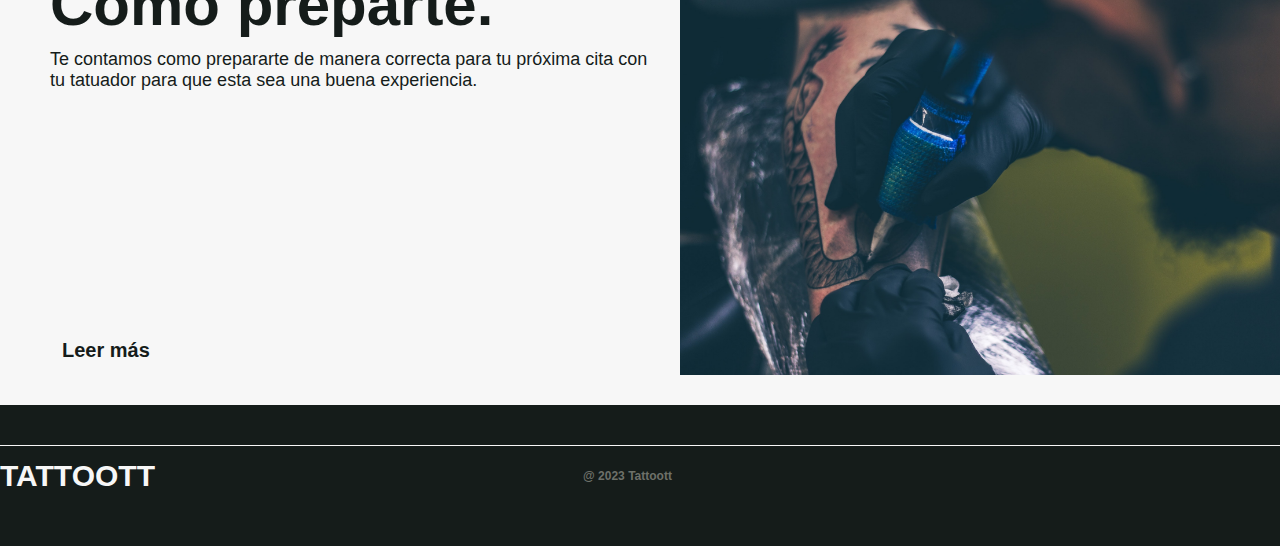
==== commit 5614fea9: "Todas las pestañas listas" ====
--- a/index.html
+++ b/index.html
@@ -111,7 +111,7 @@
                     <div class="logo-leerMas1">
                         <a href="card1.html">
                             <i class="fa-solid fa-circle-plus"></i>
-                            <h2>Leer mas</h2>
+                            <h2>Leer más</h2>
                         </a>  
                     </div>
 
@@ -122,14 +122,14 @@
                     <div class="logo-leerMas2">
                         <a href="#">
                             <i class="fa-solid fa-circle-plus"></i>
-                            <h2>Leer mas</h2>
+                            <h2>Leer más</h2>
                         </a>                   
                     </div>
                     <div class="cont-card2">
                         <a href="#">
                             <h3 class="antetitulo-card2">GUIA</h3>
                             <h1 class="tit-card2">Antes de tu cita: Como preparte.</h1>
-                            <p class="parr-card2">Te contamos como prepararte de manera correcta para tu proxima cita con tu tatuador para que esta sea una buena experiencia.
+                            <p class="parr-card2">Te contamos como prepararte de manera correcta para tu próxima cita con tu tatuador para que esta sea una buena experiencia.
                             </p>
                         </a>
                     </div>
--- a/index.css
+++ b/index.css
@@ -446,7 +446,7 @@
 
 .container-footer hr {
     border: none;
-    width: 1280px;
+    max-width: 100%;
     height: 1px;
     background: var(--blanco);
     margin: auto;
@@ -1201,13 +1201,88 @@
     .container-footer hr {
         width: 380px;
     }
-}
-
-
-
-
-
-
-
-
-
+
+    /* -------Buscador--------- */
+
+    #ctn-icon-search {
+        /* background-color: red; */
+        display: flex;
+        position: absolute;
+        width: 20px;
+        height: 100%;
+        justify-content: center;
+        align-items:center;
+        margin:65%;
+
+    }
+
+    #ctn-icon-search i{
+        font-size: 20px;
+        color: var(--negro);
+        cursor: pointer;
+        padding: 15px 25px;
+        /* background-color: #EA2134; */
+    }
+
+    #ctn-bars-search {
+        position: fixed;
+        /* position fixed para q quede fija */
+        top: -35px;
+        width: 100%;
+        background: white;
+        padding: 20px;
+        z-index: 10;
+        /* el z index hace q el buscador este por encima de todo */
+        transition: all 600ms;
+    }
+
+    #ctn-bars-search input {
+        /* display: block; */
+        width: 300px;
+        margin-left: 20px;
+        padding: 10px;
+        font-size: 18px;
+        outline: 0; 
+        /* el outline es para q no se marque con un recuadro negro la barra buscadora cunado aprieto para escribir */
+    }
+
+    #boxSearch {
+        position: fixed;
+        margin: 0px;
+        top: 130px;
+        width: 100%;
+        background: white;
+        z-index: 9;
+        list-style-type: none;
+        display: none;
+    }
+
+    #boxSearch li a{
+        display: block;
+        /* hago display block para que cada a se vea como un bloque, cada una con su margen */
+        width: 100%;
+        margin-left: 130px;
+        color: darkslategray;
+        padding: 10px;
+
+    }
+
+    #boxSearch li a i{
+        margin-right: 10px;
+    }
+
+    #boxSearch li a:hover{
+        background-color: whitesmoke;
+    }
+    
+}
+
+
+
+
+
+
+
+
+
+
